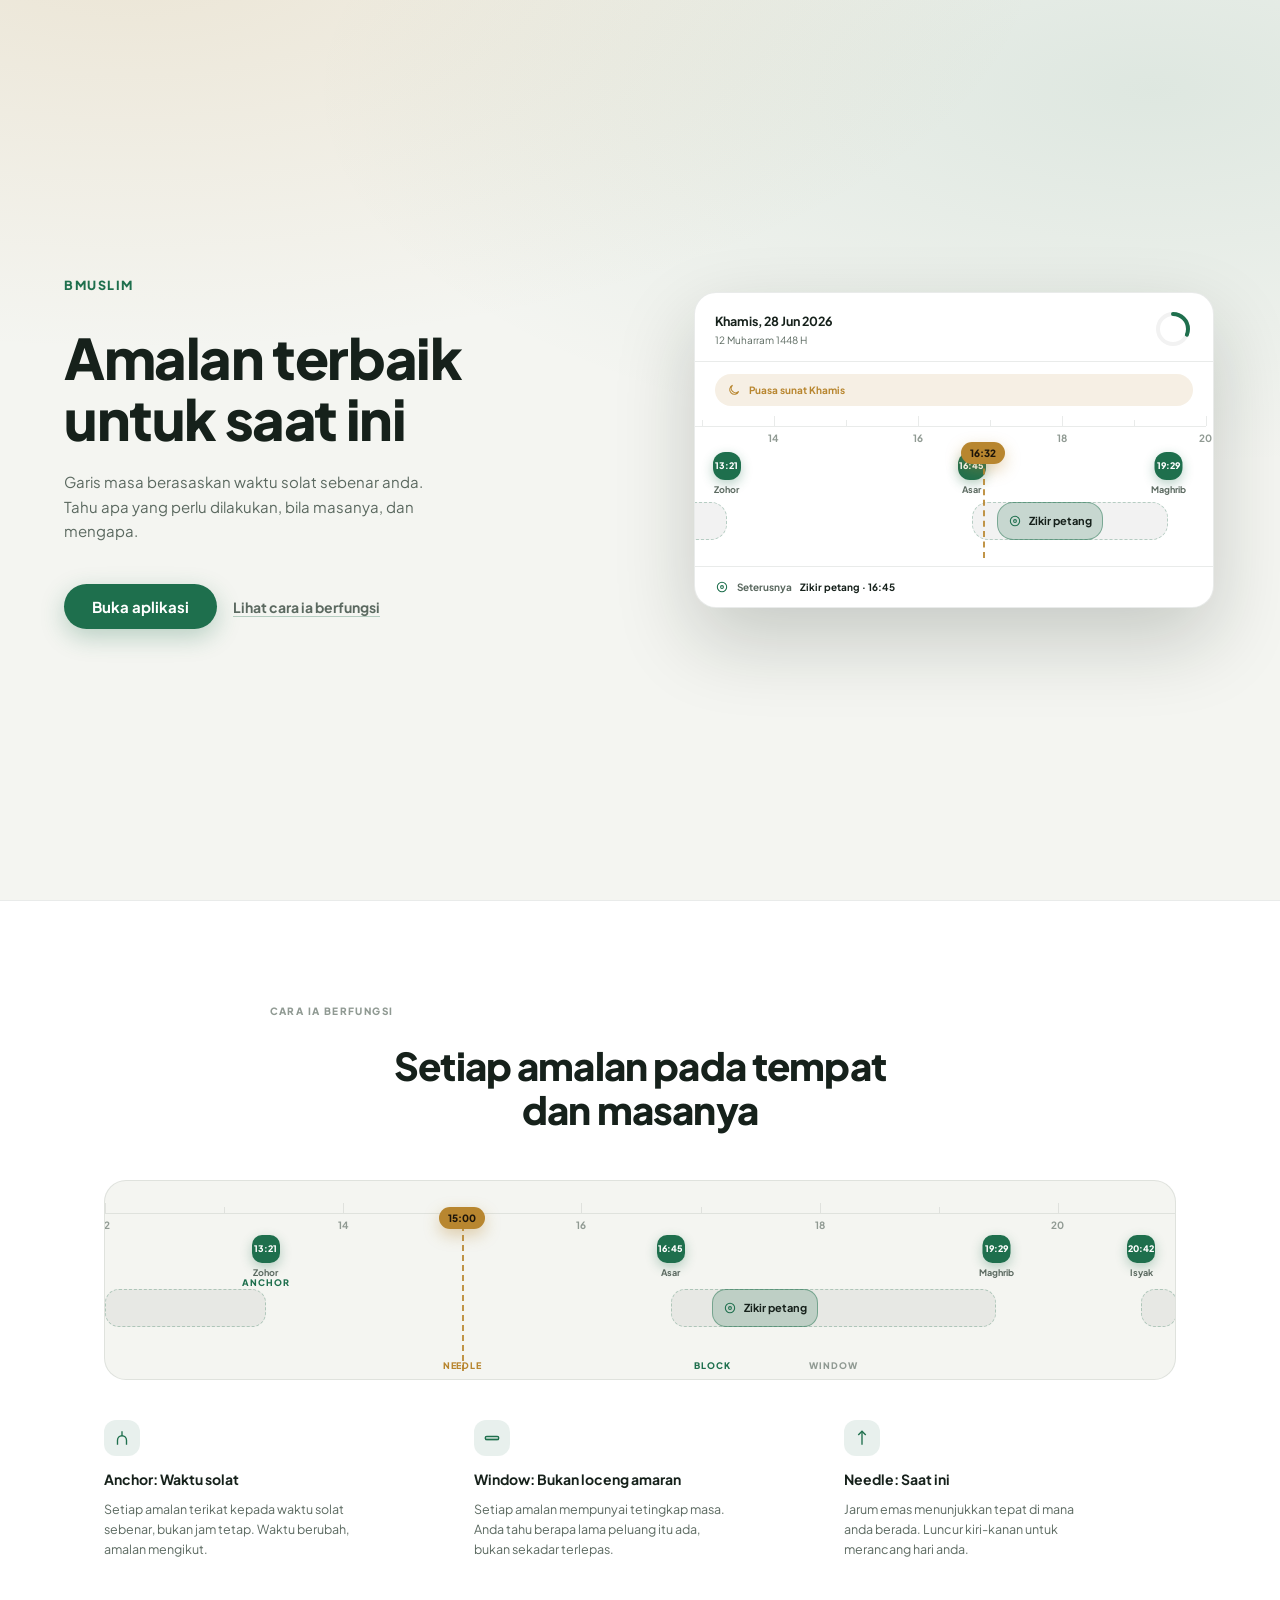
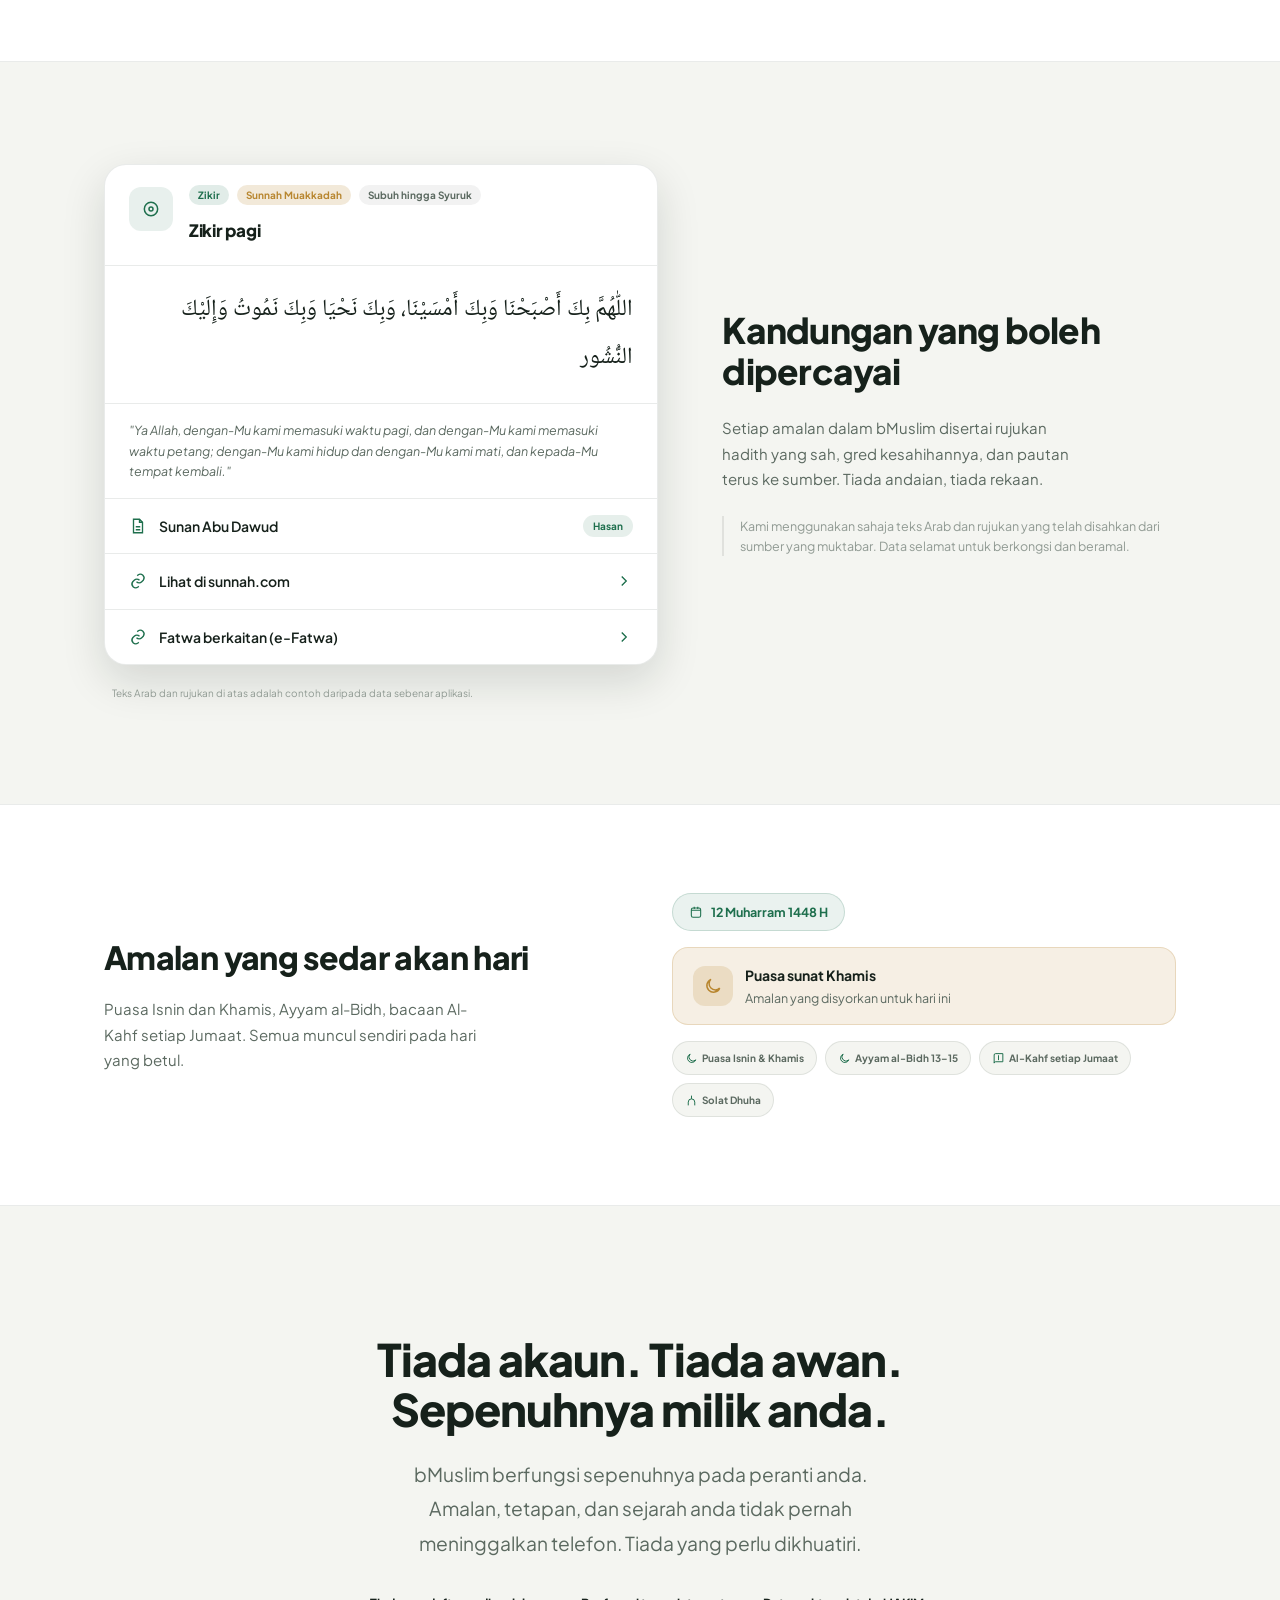
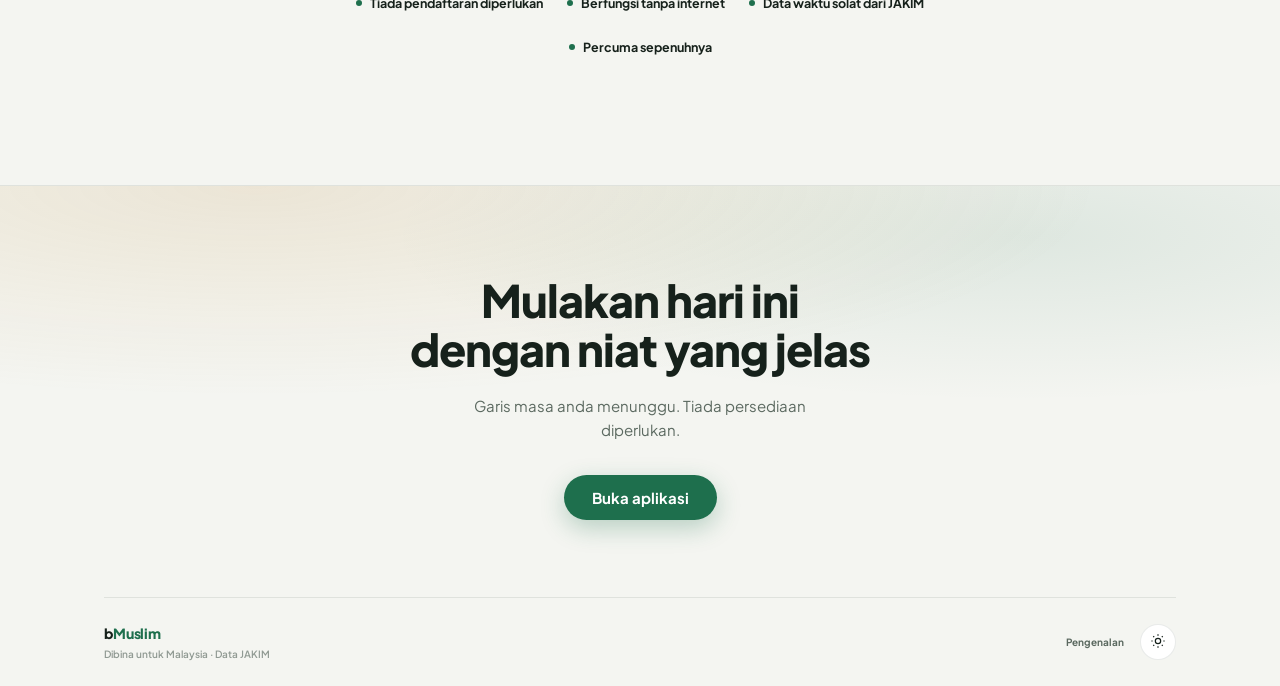
==== web/index.html @ c7bd2064 "Add web app design: landing, app shell (timeline+planner+settings), onboarding Static site under web" ====
<!doctype html>
<html lang="ms" data-theme="light">
<head>
<meta charset="utf-8" />
<meta name="viewport" content="width=device-width, initial-scale=1" />
<title>bMuslim: Amalan harian mengikut sunnah</title>
<meta name="description" content="Garis masa amalan sunnah yang diselaraskan dengan waktu solat sebenar anda. Tiada akaun, tiada awan." />
<link rel="preconnect" href="https://fonts.googleapis.com" />
<link rel="preconnect" href="https://fonts.gstatic.com" crossorigin />
<link rel="stylesheet" href="assets/tokens.css" />
<!-- shared.js loaded without defer so theme fires before first paint -->
<script src="assets/shared.js"></script>
<script src="assets/data.js"></script>

<style>
/* ─── Page base ─────────────────────────────────────────────────────────────── */
html, body {
  width: 100%;
  overflow-x: hidden;
}
body {
  background: var(--bg);
  color: var(--text);
  font-family: "Plus Jakarta Sans", ui-sans-serif, system-ui, sans-serif;
  line-height: 1.6;
  -webkit-font-smoothing: antialiased;
}

/* ─── Grain overlay ─────────────────────────────────────────────────────────── */
.grain {
  position: fixed;
  inset: 0;
  z-index: 1000;
  pointer-events: none;
  opacity: .035;
  background-image: url("data:image/svg+xml;utf8,<svg xmlns='http://www.w3.org/2000/svg' width='120' height='120'><filter id='n'><feTurbulence type='fractalNoise' baseFrequency='0.85' numOctaves='2'/><feColorMatrix type='saturate' values='0'/></filter><rect width='100%25' height='100%25' filter='url(%23n)' opacity='0.04'/></svg>");
}

/* ─── Layout helpers ────────────────────────────────────────────────────────── */
.container {
  width: min(100%, 1200px);
  margin-inline: auto;
  padding-inline: clamp(20px, 5vw, 80px);
}
.container--narrow {
  width: min(100%, 760px);
  margin-inline: auto;
  padding-inline: clamp(20px, 5vw, 60px);
}

/* ─── Scroll reveal ─────────────────────────────────────────────────────────── */
.reveal {
  opacity: 0;
  transform: translateY(18px);
  transition: opacity var(--dur-slow) var(--ease), transform var(--dur-slow) var(--ease);
}
.reveal.in-view {
  opacity: 1;
  transform: none;
}
.reveal[data-delay="1"] { transition-delay: 80ms; }
.reveal[data-delay="2"] { transition-delay: 160ms; }
.reveal[data-delay="3"] { transition-delay: 240ms; }
.reveal[data-delay="4"] { transition-delay: 320ms; }
@media (prefers-reduced-motion: reduce) {
  .reveal, .reveal.in-view {
    opacity: 1;
    transform: none;
    transition: none;
  }
}

/* ═══════════════════════════════════════════════════════════════════════════════
 * S 1 — HERO (split layout)
 * ═══════════════════════════════════════════════════════════════════════════════ */
.hero {
  min-height: 100svh;
  display: grid;
  grid-template-columns: 1fr 1fr;
  align-items: center;
  gap: 0;
  overflow: hidden;
  padding-block: 80px;
  position: relative;
}
@media (max-width: 800px) {
  .hero {
    grid-template-columns: 1fr;
    min-height: auto;
    padding-block: 64px 40px;
    gap: 40px;
  }
}

/* Dawn atmosphere on hero */
.hero::before {
  content: "";
  position: absolute;
  inset: 0;
  pointer-events: none;
  z-index: 0;
  background:
    radial-gradient(130% 80% at 10% -5%, var(--dawn1), transparent 55%),
    radial-gradient(110% 70% at 90% 10%, var(--dawn2), transparent 60%);
}

.hero__left {
  position: relative;
  z-index: 1;
  padding-inline: clamp(20px, 5vw, 80px);
  padding-right: clamp(20px, 4vw, 56px);
}
@media (max-width: 800px) {
  .hero__left {
    padding-inline: clamp(20px, 5vw, 40px);
    text-align: center;
  }
}

.hero__wordmark {
  font-size: var(--text-sm);
  font-weight: 800;
  letter-spacing: 0.12em;
  text-transform: uppercase;
  color: var(--accent);
  margin-bottom: var(--sp-8);
  display: inline-block;
}

.hero__headline {
  font-size: clamp(2rem, 4.5vw, 3.5rem);
  font-weight: 800;
  letter-spacing: -0.025em;
  line-height: 1.1;
  color: var(--text);
  margin-bottom: var(--sp-5);
  max-width: 480px;
}
@media (max-width: 800px) {
  .hero__headline {
    margin-inline: auto;
  }
}

.hero__sub {
  font-size: var(--text-md);
  color: var(--muted);
  line-height: 1.65;
  max-width: 380px;
  margin-bottom: var(--sp-10);
}
@media (max-width: 800px) {
  .hero__sub {
    margin-inline: auto;
    margin-bottom: var(--sp-8);
  }
}

.hero__actions {
  display: flex;
  align-items: center;
  gap: var(--sp-4);
  flex-wrap: wrap;
}
@media (max-width: 800px) {
  .hero__actions {
    justify-content: center;
  }
}

.hero__right {
  position: relative;
  z-index: 1;
  padding-inline: clamp(20px, 4vw, 56px) clamp(20px, 5vw, 80px);
  display: flex;
  align-items: center;
  justify-content: center;
}
@media (max-width: 800px) {
  .hero__right {
    padding-inline: clamp(20px, 5vw, 40px);
  }
}

/* ─── Mini timeline preview ──────────────────────────────────────────────────── */
.mini-timeline {
  width: 100%;
  max-width: 520px;
  background: var(--surface);
  border-radius: var(--r-large);
  box-shadow: var(--shadow-xl);
  border: 1px solid var(--line);
  overflow: hidden;
}

.mini-timeline__header {
  padding: var(--sp-4) var(--sp-5) var(--sp-3);
  border-bottom: 1px solid var(--line);
  display: flex;
  align-items: center;
  justify-content: space-between;
}
.mini-timeline__date {
  font-size: var(--text-sm);
  font-weight: 700;
  color: var(--text);
}
.mini-timeline__hijri {
  font-size: var(--text-xs);
  color: var(--muted);
  margin-top: 1px;
}

.mini-timeline__banner {
  display: flex;
  align-items: center;
  gap: var(--sp-2);
  margin: var(--sp-3) var(--sp-5) 0;
  padding: var(--sp-2) var(--sp-3);
  border-radius: var(--r-card);
  background: rgba(var(--gold-rgb), 0.13);
  font-size: var(--text-xs);
  font-weight: 700;
  color: var(--gold);
}
.mini-timeline__banner svg {
  flex: 0 0 auto;
  width: 14px;
  height: 14px;
  color: var(--gold);
}

/* The scrollable track area */
.mini-tl-stage {
  position: relative;
  height: 160px;
  overflow: hidden;
}
.mini-tl-scroll {
  position: absolute;
  inset: 0;
  overflow-x: auto;
  overflow-y: hidden;
  scrollbar-width: none;
}
.mini-tl-scroll::-webkit-scrollbar { display: none; }

.mini-tl-track {
  position: relative;
  height: 100%;
}
.mini-tl-axis {
  position: absolute;
  top: 20px;
  left: 0;
  right: 0;
  height: 1px;
  background: var(--line);
}
.mini-tl-tick {
  position: absolute;
  top: 14px;
  width: 1px;
  height: 6px;
  background: var(--line);
}
.mini-tl-tick--major {
  height: 10px;
  top: 10px;
}
.mini-tl-hour {
  position: absolute;
  top: 24px;
  transform: translateX(-50%);
  font-size: var(--text-xs);
  font-weight: 700;
  color: var(--faint);
}
/* Prayer lane */
.mini-lane-prayers {
  position: absolute;
  left: 0;
  right: 0;
  top: 46px;
  height: 38px;
}
.mini-prayer {
  position: absolute;
  top: 0;
  transform: translateX(-50%);
  display: flex;
  flex-direction: column;
  align-items: center;
  gap: 3px;
}
.mini-prayer__dot {
  width: 28px;
  height: 28px;
  border-radius: var(--r-icon);
  background: var(--accent);
  color: var(--on-accent);
  display: flex;
  align-items: center;
  justify-content: center;
  font-size: 9px;
  font-weight: 800;
  box-shadow: 0 4px 12px rgba(var(--accent-rgb), 0.32);
}
.mini-prayer__name {
  font-size: 9px;
  font-weight: 700;
  color: var(--muted);
  white-space: nowrap;
}
/* Deed lane */
.mini-lane-deeds {
  position: absolute;
  left: 0;
  right: 0;
  top: 96px;
  height: 52px;
}
.mini-window {
  position: absolute;
  height: 38px;
  border-radius: var(--r-card);
  background: var(--track);
  border: 1.5px dashed rgba(var(--accent-rgb), 0.28);
}
.mini-act {
  position: absolute;
  height: 38px;
  padding: 0 10px;
  border-radius: var(--r-card);
  display: flex;
  align-items: center;
  gap: 7px;
  white-space: nowrap;
}
.mini-act--muakkadah {
  background: rgba(var(--accent-rgb), 0.20);
  border: 1.5px solid rgba(var(--accent-rgb), 0.45);
}
.mini-act--sunnah {
  background: rgba(var(--accent-rgb), 0.10);
  border: 1.5px solid rgba(var(--accent-rgb), 0.22);
}
.mini-act svg {
  width: 14px;
  height: 14px;
  color: var(--accent);
  flex: 0 0 auto;
}
.mini-act__title {
  font-size: 11px;
  font-weight: 700;
  color: var(--text);
}
/* Needle */
.mini-needle {
  position: absolute;
  top: 36px;
  bottom: 8px;
  pointer-events: none;
  z-index: 6;
}
.mini-needle::after {
  content: "";
  position: absolute;
  top: 16px;
  bottom: 0;
  left: 0;
  border-left: 2px dashed rgba(var(--gold-rgb), 0.88);
}
.mini-needle__chip {
  position: absolute;
  top: 0;
  left: 50%;
  transform: translateX(-50%);
  background: var(--gold);
  color: #1c150a;
  font-size: 10px;
  font-weight: 800;
  padding: 3px 9px;
  border-radius: var(--r-pill);
  box-shadow: var(--shadow-gold);
  white-space: nowrap;
}

/* Mini timeline footer */
.mini-timeline__footer {
  padding: var(--sp-3) var(--sp-5);
  border-top: 1px solid var(--line);
  font-size: var(--text-xs);
  font-weight: 700;
  color: var(--muted);
  display: flex;
  align-items: center;
  gap: var(--sp-2);
}
.mini-timeline__footer-deed {
  color: var(--text);
}

/* ═══════════════════════════════════════════════════════════════════════════════
 * S 2 — HOW IT WORKS (full-width diagram strip)
 * ═══════════════════════════════════════════════════════════════════════════════ */
.how {
  padding-block: clamp(64px, 8vw, 112px);
  background: var(--surface);
  border-top: 1px solid var(--line);
  border-bottom: 1px solid var(--line);
}

.how__label {
  font-size: var(--text-xs);
  font-weight: 800;
  letter-spacing: 0.14em;
  text-transform: uppercase;
  color: var(--faint);
  text-align: center;
  margin-bottom: var(--sp-6);
}

.how__headline {
  font-size: clamp(1.5rem, 3vw, 2.4rem);
  font-weight: 800;
  letter-spacing: -0.022em;
  text-align: center;
  max-width: 500px;
  margin-inline: auto;
  margin-bottom: var(--sp-12);
  line-height: 1.15;
}

/* The diagram strip */
.how__strip {
  position: relative;
  height: 200px;
  background: var(--bg);
  border-radius: var(--r-large);
  border: 1px solid var(--line);
  overflow: hidden;
  margin-bottom: var(--sp-10);
}

.how__captions {
  display: grid;
  grid-template-columns: repeat(3, 1fr);
  gap: clamp(16px, 3vw, 40px);
}
@media (max-width: 600px) {
  .how__captions {
    grid-template-columns: 1fr;
    gap: 24px;
  }
}
.how__caption {
  display: flex;
  flex-direction: column;
  gap: var(--sp-2);
}
.how__caption-icon {
  width: 36px;
  height: 36px;
  border-radius: var(--r-icon);
  background: rgba(var(--accent-rgb), 0.10);
  color: var(--accent);
  display: flex;
  align-items: center;
  justify-content: center;
  margin-bottom: var(--sp-1);
}
.how__caption-icon svg {
  width: 18px;
  height: 18px;
}
.how__caption-title {
  font-size: var(--text-base);
  font-weight: 700;
  color: var(--text);
}
.how__caption-body {
  font-size: var(--text-sm);
  color: var(--muted);
  line-height: 1.6;
  max-width: 260px;
}

/* ═══════════════════════════════════════════════════════════════════════════════
 * S 3 — AUTHENTICITY (asymmetric: citation card + copy)
 * ═══════════════════════════════════════════════════════════════════════════════ */
.auth {
  padding-block: clamp(64px, 8vw, 112px);
}

.auth__inner {
  display: grid;
  grid-template-columns: 1.1fr 0.9fr;
  gap: clamp(32px, 5vw, 80px);
  align-items: center;
}
@media (max-width: 800px) {
  .auth__inner {
    grid-template-columns: 1fr;
    gap: 40px;
  }
}

/* Citation card enlarged */
.auth__cite-wrap {
  display: flex;
  flex-direction: column;
  gap: var(--sp-5);
}

.cite-card-lg {
  background: var(--surface);
  border: 1px solid var(--line);
  border-radius: var(--r-large);
  overflow: hidden;
  box-shadow: var(--shadow-lg);
}
.cite-card-lg__header {
  padding: var(--sp-5) var(--sp-6);
  border-bottom: 1px solid var(--line);
  display: flex;
  align-items: flex-start;
  gap: var(--sp-4);
}
.cite-card-lg__icon {
  width: 44px;
  height: 44px;
  border-radius: var(--r-icon);
  background: rgba(var(--accent-rgb), 0.10);
  color: var(--accent);
  display: flex;
  align-items: center;
  justify-content: center;
  flex: 0 0 auto;
  margin-top: 2px;
}
.cite-card-lg__icon svg {
  width: 20px;
  height: 20px;
}
.cite-card-lg__deed {
  flex: 1;
}
.cite-card-lg__deed-chips {
  display: flex;
  gap: var(--sp-2);
  flex-wrap: wrap;
  margin-bottom: var(--sp-3);
}

/* Arabic text in cite card */
.cite-arabic {
  font-family: "Noto Naskh Arabic", serif;
  direction: rtl;
  font-size: clamp(1.1rem, 2.2vw, 1.45rem);
  line-height: 2.1;
  color: var(--text);
  padding: var(--sp-5) var(--sp-6);
  border-bottom: 1px solid var(--line);
  text-align: right;
}
.cite-translation {
  padding: var(--sp-4) var(--sp-6);
  font-size: var(--text-sm);
  color: var(--muted);
  line-height: 1.65;
  border-bottom: 1px solid var(--line);
  font-style: italic;
}
.cite-row {
  display: flex;
  align-items: center;
  gap: var(--sp-3);
  padding: var(--sp-4) var(--sp-6);
  font-size: var(--text-base);
  font-weight: 600;
  color: var(--text);
  text-decoration: none;
}
.cite-row + .cite-row {
  border-top: 1px solid var(--line);
}
.cite-row svg {
  width: 18px;
  height: 18px;
  color: var(--accent);
  flex: 0 0 auto;
}
.cite-row__grade {
  margin-left: auto;
  font-size: var(--text-xs);
  font-weight: 700;
  color: var(--accent);
  background: rgba(var(--accent-rgb), 0.11);
  padding: 3px 10px;
  border-radius: var(--r-pill);
}
.cite-row__chev {
  margin-left: auto;
  color: var(--faint);
  display: flex;
  align-items: center;
}

/* Auth copy column */
.auth__copy {
  display: flex;
  flex-direction: column;
  gap: var(--sp-6);
}
.auth__headline {
  font-size: clamp(1.5rem, 2.8vw, 2.2rem);
  font-weight: 800;
  letter-spacing: -0.022em;
  line-height: 1.15;
}
.auth__body {
  font-size: var(--text-md);
  color: var(--muted);
  line-height: 1.7;
  max-width: 360px;
}
.auth__note {
  font-size: var(--text-sm);
  color: var(--faint);
  border-left: 2px solid var(--line);
  padding-left: var(--sp-4);
  line-height: 1.6;
}

/* ═══════════════════════════════════════════════════════════════════════════════
 * S 4 — DAY-AWARE BAND
 * ═══════════════════════════════════════════════════════════════════════════════ */
.dayband {
  padding-block: clamp(48px, 7vw, 88px);
  background: var(--surface);
  border-top: 1px solid var(--line);
  border-bottom: 1px solid var(--line);
}

.dayband__inner {
  display: grid;
  grid-template-columns: 1fr 1fr;
  gap: clamp(32px, 5vw, 72px);
  align-items: center;
}
@media (max-width: 700px) {
  .dayband__inner {
    grid-template-columns: 1fr;
    gap: 36px;
  }
}

.dayband__copy {
  display: flex;
  flex-direction: column;
  gap: var(--sp-5);
}
.dayband__headline {
  font-size: clamp(1.4rem, 2.6vw, 2rem);
  font-weight: 800;
  letter-spacing: -0.02em;
  line-height: 1.2;
}
.dayband__body {
  font-size: var(--text-md);
  color: var(--muted);
  line-height: 1.7;
  max-width: 380px;
}

.dayband__panel {
  display: flex;
  flex-direction: column;
  gap: var(--sp-4);
}

/* Hijri date chip */
.hijri-chip {
  display: inline-flex;
  align-items: center;
  gap: var(--sp-2);
  background: rgba(var(--accent-rgb), 0.09);
  color: var(--accent);
  font-size: var(--text-sm);
  font-weight: 700;
  padding: var(--sp-2) var(--sp-4);
  border-radius: var(--r-pill);
  border: 1px solid rgba(var(--accent-rgb), 0.18);
  width: fit-content;
}
.hijri-chip svg {
  width: 14px;
  height: 14px;
}

/* Fasting banner */
.day-banner-landing {
  display: flex;
  align-items: center;
  gap: var(--sp-3);
  padding: var(--sp-4) var(--sp-5);
  border-radius: var(--r-card);
  background: rgba(var(--gold-rgb), 0.13);
  border: 1px solid rgba(var(--gold-rgb), 0.22);
}
.day-banner-landing__icon {
  width: 40px;
  height: 40px;
  border-radius: var(--r-icon);
  background: rgba(var(--gold-rgb), 0.18);
  color: var(--gold);
  display: flex;
  align-items: center;
  justify-content: center;
  flex: 0 0 auto;
}
.day-banner-landing__icon svg {
  width: 20px;
  height: 20px;
}
.day-banner-landing__title {
  font-size: var(--text-base);
  font-weight: 700;
  color: var(--text);
}
.day-banner-landing__sub {
  font-size: var(--text-sm);
  color: var(--muted);
  margin-top: 2px;
}

/* Suggestion pills */
.dayband__pills {
  display: flex;
  flex-wrap: wrap;
  gap: var(--sp-2);
}
.dayband__pill {
  display: flex;
  align-items: center;
  gap: var(--sp-1);
  padding: var(--sp-2) var(--sp-3);
  border-radius: var(--r-pill);
  border: 1px solid var(--line);
  background: var(--bg);
  font-size: var(--text-xs);
  font-weight: 700;
  color: var(--muted);
}
.dayband__pill svg {
  width: 13px;
  height: 13px;
  color: var(--accent);
}

/* ═══════════════════════════════════════════════════════════════════════════════
 * S 5 — OFFLINE & PRIVACY (typography-only, centered)
 * ═══════════════════════════════════════════════════════════════════════════════ */
.privacy {
  padding-block: clamp(72px, 10vw, 128px);
  text-align: center;
}
.privacy__eyebrow {
  font-size: var(--text-xs);
  font-weight: 800;
  letter-spacing: 0.14em;
  text-transform: uppercase;
  color: var(--faint);
  margin-bottom: var(--sp-6);
}
.privacy__headline {
  font-size: clamp(1.6rem, 3.5vw, 2.8rem);
  font-weight: 800;
  letter-spacing: -0.022em;
  line-height: 1.1;
  max-width: 560px;
  margin-inline: auto;
  margin-bottom: var(--sp-6);
}
.privacy__manifesto {
  font-size: clamp(1rem, 1.8vw, 1.2rem);
  color: var(--muted);
  line-height: 1.8;
  max-width: 480px;
  margin-inline: auto;
  margin-bottom: var(--sp-8);
}
.privacy__items {
  display: flex;
  flex-wrap: wrap;
  align-items: center;
  justify-content: center;
  gap: var(--sp-6);
  list-style: none;
}
.privacy__item {
  display: flex;
  align-items: center;
  gap: var(--sp-2);
  font-size: var(--text-sm);
  font-weight: 700;
  color: var(--text);
}
.privacy__item::before {
  content: "";
  width: 6px;
  height: 6px;
  border-radius: 50%;
  background: var(--accent);
  flex: 0 0 auto;
}

/* ═══════════════════════════════════════════════════════════════════════════════
 * S 6 — FINAL CTA + FOOTER
 * ═══════════════════════════════════════════════════════════════════════════════ */
.cta-footer {
  border-top: 1px solid var(--line);
  padding-block: clamp(56px, 7vw, 96px) 0;
  position: relative;
  overflow: hidden;
}
.cta-footer::before {
  content: "";
  position: absolute;
  inset: 0;
  pointer-events: none;
  z-index: 0;
  background:
    radial-gradient(110% 70% at 20% 0%, var(--dawn1), transparent 60%),
    radial-gradient(90% 60% at 80% 10%, var(--dawn2), transparent 55%);
}
.cta-footer__inner {
  position: relative;
  z-index: 1;
  text-align: center;
  padding-bottom: clamp(48px, 6vw, 80px);
}
.cta-footer__headline {
  font-size: clamp(1.6rem, 3.5vw, 2.8rem);
  font-weight: 800;
  letter-spacing: -0.022em;
  line-height: 1.1;
  max-width: 480px;
  margin-inline: auto;
  margin-bottom: var(--sp-5);
}
.cta-footer__sub {
  font-size: var(--text-md);
  color: var(--muted);
  max-width: 360px;
  margin-inline: auto;
  margin-bottom: var(--sp-8);
}

/* Footer bar */
.footer-bar {
  border-top: 1px solid var(--line);
  padding-block: var(--sp-6);
  position: relative;
  z-index: 1;
  display: flex;
  align-items: center;
  justify-content: space-between;
  flex-wrap: wrap;
  gap: var(--sp-4);
}
@media (max-width: 600px) {
  .footer-bar {
    flex-direction: column;
    align-items: flex-start;
    gap: var(--sp-3);
  }
}
.footer-bar__wordmark {
  font-size: var(--text-base);
  font-weight: 800;
  letter-spacing: -0.01em;
  color: var(--text);
}
.footer-bar__wordmark span {
  color: var(--accent);
}
.footer-bar__meta {
  font-size: var(--text-xs);
  color: var(--faint);
  font-weight: 600;
  margin-top: 2px;
}
.footer-bar__right {
  display: flex;
  align-items: center;
  gap: var(--sp-4);
}

/* Theme toggle button */
.theme-toggle {
  width: 36px;
  height: 36px;
  border-radius: var(--r-pill);
  border: 1px solid var(--line);
  background: var(--surface);
  color: var(--text);
  cursor: pointer;
  display: flex;
  align-items: center;
  justify-content: center;
  transition: background var(--dur-base) var(--ease), border-color var(--dur-base) var(--ease);
}
.theme-toggle:hover {
  background: var(--bg);
  border-color: rgba(var(--accent-rgb), 0.3);
}
.theme-toggle svg {
  width: 16px;
  height: 16px;
}
.theme-toggle .icon-sun,
.theme-toggle .icon-moon { display: none; }
[data-theme="light"] .theme-toggle .icon-sun { display: block; }
[data-theme="dark"]  .theme-toggle .icon-moon { display: block; }

/* Footer link */
.footer-link {
  font-size: var(--text-xs);
  font-weight: 700;
  color: var(--muted);
  text-decoration: none;
  padding: var(--sp-2) 0;
}
.footer-link:hover { color: var(--accent); }

/* ─── Button specifics ──────────────────────────────────────────────────────── */
.btn-hero-secondary {
  background: transparent;
  border: none;
  color: var(--muted);
  font-family: inherit;
  font-size: var(--text-base);
  font-weight: 700;
  cursor: pointer;
  padding: var(--sp-2) 0;
  text-decoration: underline;
  text-underline-offset: 3px;
  text-decoration-color: rgba(var(--accent-rgb), 0.3);
  transition: color var(--dur-fast) var(--ease);
}
.btn-hero-secondary:hover { color: var(--accent); }
</style>
</head>
<body>
<div class="grain" aria-hidden="true"></div>

<!-- ═══════════════════════════════════════════════════════════════════════════
     S 1 HERO
     ═══════════════════════════════════════════════════════════════════════════ -->
<section class="hero" id="utama" aria-labelledby="hero-headline">
  <div class="hero__left">
    <span class="hero__wordmark">bMuslim</span>
    <h1 class="hero__headline" id="hero-headline">Amalan terbaik<br>untuk saat ini</h1>
    <p class="hero__sub">Garis masa berasaskan waktu solat sebenar anda. Tahu apa yang perlu dilakukan, bila masanya, dan mengapa.</p>
    <div class="hero__actions">
      <a href="app.html" class="btn btn-primary btn-lg">Buka aplikasi</a>
      <button class="btn-hero-secondary" onclick="document.getElementById('cara').scrollIntoView({behavior:'smooth'})">Lihat cara ia berfungsi</button>
    </div>
  </div>

  <div class="hero__right">
    <div class="mini-timeline" role="img" aria-label="Pratonton garis masa amalan">
      <div class="mini-timeline__header">
        <div>
          <div class="mini-timeline__date">Khamis, 28 Jun 2026</div>
          <div class="mini-timeline__hijri">12 Muharram 1448 H</div>
        </div>
        <svg width="40" height="40" viewBox="0 0 40 40" aria-hidden="true">
          <circle cx="20" cy="20" r="15" fill="none" stroke="var(--track)" stroke-width="4"/>
          <circle cx="20" cy="20" r="15" fill="none" stroke="var(--accent)" stroke-width="4"
            stroke-linecap="round" stroke-dasharray="94.25" stroke-dashoffset="65"
            transform="rotate(-90 20 20)"/>
        </svg>
      </div>
      <div class="mini-timeline__banner">
        <svg viewBox="0 0 24 24" fill="none" stroke="currentColor" stroke-width="1.8" aria-hidden="true"><path d="M20 14.5A8 8 0 1 1 9.5 4a6.2 6.2 0 0 0 10.5 10.5Z"/></svg>
        Puasa sunat Khamis
      </div>
      <div class="mini-tl-stage">
        <div class="mini-tl-scroll" id="mini-tl-scroll">
          <div class="mini-tl-track" id="mini-tl-track">
            <div class="mini-tl-axis"></div>
          </div>
        </div>
        <div class="mini-needle" id="mini-needle">
          <span class="mini-needle__chip" id="mini-needle-chip">15:00</span>
        </div>
      </div>
      <div class="mini-timeline__footer">
        <svg viewBox="0 0 24 24" fill="none" stroke="currentColor" stroke-width="1.8" width="14" height="14" style="color:var(--accent)" aria-hidden="true"><circle cx="12" cy="12" r="8"/><circle cx="12" cy="12" r="2.4"/></svg>
        <span>Seterusnya</span>
        <span class="mini-timeline__footer-deed">Zikir petang · 16:45</span>
      </div>
    </div>
  </div>
</section>

<!-- ═══════════════════════════════════════════════════════════════════════════
     S 2 HOW IT WORKS
     ═══════════════════════════════════════════════════════════════════════════ -->
<section class="how" id="cara" aria-labelledby="how-headline">
  <div class="container">
    <p class="how__label reveal">Cara ia berfungsi</p>
    <h2 class="how__headline reveal" id="how-headline">Setiap amalan pada tempat dan masanya</h2>

    <div class="how__strip reveal" id="how-strip" role="img" aria-label="Diagram garis masa menunjukkan Anchor, Window, dan Block"></div>

    <div class="how__captions">
      <div class="how__caption reveal" data-delay="1">
        <div class="how__caption-icon" aria-hidden="true">
          <svg viewBox="0 0 24 24" fill="none" stroke="currentColor" stroke-width="1.8"><path d="M12 3v6"/><path d="M6 21v-6a6 6 0 0 1 12 0v6"/></svg>
        </div>
        <div class="how__caption-title">Anchor: Waktu solat</div>
        <p class="how__caption-body">Setiap amalan terikat kepada waktu solat sebenar, bukan jam tetap. Waktu berubah, amalan mengikut.</p>
      </div>
      <div class="how__caption reveal" data-delay="2">
        <div class="how__caption-icon" aria-hidden="true">
          <svg viewBox="0 0 24 24" fill="none" stroke="currentColor" stroke-width="1.8"><rect x="3" y="10" width="18" height="4" rx="2"/><path d="M3 14h18"/></svg>
        </div>
        <div class="how__caption-title">Window: Bukan loceng amaran</div>
        <p class="how__caption-body">Setiap amalan mempunyai tetingkap masa. Anda tahu berapa lama peluang itu ada, bukan sekadar terlepas.</p>
      </div>
      <div class="how__caption reveal" data-delay="3">
        <div class="how__caption-icon" aria-hidden="true">
          <svg viewBox="0 0 24 24" fill="none" stroke="currentColor" stroke-width="1.8"><line x1="12" y1="3" x2="12" y2="21"/><path d="M7 8l5-5 5 5"/></svg>
        </div>
        <div class="how__caption-title">Needle: Saat ini</div>
        <p class="how__caption-body">Jarum emas menunjukkan tepat di mana anda berada. Luncur kiri-kanan untuk merancang hari anda.</p>
      </div>
    </div>
  </div>
</section>

<!-- ═══════════════════════════════════════════════════════════════════════════
     S 3 AUTHENTICITY
     ═══════════════════════════════════════════════════════════════════════════ -->
<section class="auth" aria-labelledby="auth-headline">
  <div class="container">
    <div class="auth__inner">
      <div class="auth__cite-wrap reveal">
        <div class="cite-card-lg">
          <div class="cite-card-lg__header">
            <div class="cite-card-lg__icon" aria-hidden="true">
              <svg viewBox="0 0 24 24" fill="none" stroke="currentColor" stroke-width="1.8"><circle cx="12" cy="12" r="8"/><circle cx="12" cy="12" r="2.4"/></svg>
            </div>
            <div class="cite-card-lg__deed">
              <div class="cite-card-lg__deed-chips">
                <span class="chip chip-type">Zikir</span>
                <span class="chip chip-ruling">Sunnah Muakkadah</span>
                <span class="chip chip-time">Subuh hingga Syuruk</span>
              </div>
              <div style="font-size: var(--text-lg); font-weight: 800; letter-spacing: -0.015em;">Zikir pagi</div>
            </div>
          </div>
          <div class="cite-arabic">اللّٰهُمَّ بِكَ أَصْبَحْنَا وَبِكَ أَمْسَيْنَا، وَبِكَ نَحْيَا وَبِكَ نَمُوتُ وَإِلَيْكَ النُّشُور</div>
          <div class="cite-translation">"Ya Allah, dengan-Mu kami memasuki waktu pagi, dan dengan-Mu kami memasuki waktu petang; dengan-Mu kami hidup dan dengan-Mu kami mati, dan kepada-Mu tempat kembali."</div>
          <div class="cite-row">
            <svg viewBox="0 0 24 24" fill="none" stroke="currentColor" stroke-width="1.8" aria-hidden="true"><path d="M6 3h8l4 4v14H6z"/><path d="M14 3v4h4M9 13h6M9 17h6"/></svg>
            <span>Sunan Abu Dawud</span>
            <span class="cite-row__grade">Hasan</span>
          </div>
          <a href="https://sunnah.com/abudawud:5068" class="cite-row" target="_blank" rel="noopener">
            <svg viewBox="0 0 24 24" fill="none" stroke="currentColor" stroke-width="1.8" aria-hidden="true"><path d="M10 13a5 5 0 0 0 7 0l2-2a5 5 0 0 0-7-7l-1 1"/><path d="M14 11a5 5 0 0 0-7 0l-2 2a5 5 0 0 0 7 7l1-1"/></svg>
            <span>Lihat di sunnah.com</span>
            <span class="cite-row__chev">
              <svg viewBox="0 0 24 24" fill="none" stroke="currentColor" stroke-width="1.8" width="16" height="16" aria-hidden="true"><path d="M9 6l6 6-6 6"/></svg>
            </span>
          </a>
          <a href="https://www.e-fatwa.gov.my" class="cite-row" target="_blank" rel="noopener">
            <svg viewBox="0 0 24 24" fill="none" stroke="currentColor" stroke-width="1.8" aria-hidden="true"><path d="M10 13a5 5 0 0 0 7 0l2-2a5 5 0 0 0-7-7l-1 1"/><path d="M14 11a5 5 0 0 0-7 0l-2 2a5 5 0 0 0 7 7l1-1"/></svg>
            <span>Fatwa berkaitan (e-Fatwa)</span>
            <span class="cite-row__chev">
              <svg viewBox="0 0 24 24" fill="none" stroke="currentColor" stroke-width="1.8" width="16" height="16" aria-hidden="true"><path d="M9 6l6 6-6 6"/></svg>
            </span>
          </a>
        </div>
        <p style="font-size: var(--text-xs); color: var(--faint); padding-left: var(--sp-2);">Teks Arab dan rujukan di atas adalah contoh daripada data sebenar aplikasi.</p>
      </div>

      <div class="auth__copy reveal" data-delay="2">
        <h2 class="auth__headline" id="auth-headline">Kandungan yang boleh dipercayai</h2>
        <p class="auth__body">Setiap amalan dalam bMuslim disertai rujukan hadith yang sah, gred kesahihannya, dan pautan terus ke sumber. Tiada andaian, tiada rekaan.</p>
        <p class="auth__note">Kami menggunakan sahaja teks Arab dan rujukan yang telah disahkan dari sumber yang muktabar. Data selamat untuk berkongsi dan beramal.</p>
      </div>
    </div>
  </div>
</section>

<!-- ═══════════════════════════════════════════════════════════════════════════
     S 4 DAY-AWARE DEEDS
     ═══════════════════════════════════════════════════════════════════════════ -->
<section class="dayband" aria-labelledby="dayband-headline">
  <div class="container">
    <div class="dayband__inner">
      <div class="dayband__copy reveal">
        <h2 class="dayband__headline" id="dayband-headline">Amalan yang sedar akan hari</h2>
        <p class="dayband__body">Puasa Isnin dan Khamis, Ayyam al-Bidh, bacaan Al-Kahf setiap Jumaat. Semua muncul sendiri pada hari yang betul.</p>
      </div>
      <div class="dayband__panel reveal" data-delay="2">
        <div class="hijri-chip">
          <svg viewBox="0 0 24 24" fill="none" stroke="currentColor" stroke-width="1.8" aria-hidden="true"><rect x="4" y="5" width="16" height="16" rx="3"/><path d="M4 9h16M9 3v4M15 3v4"/></svg>
          12 Muharram 1448 H
        </div>
        <div class="day-banner-landing">
          <div class="day-banner-landing__icon" aria-hidden="true">
            <svg viewBox="0 0 24 24" fill="none" stroke="currentColor" stroke-width="1.8"><path d="M20 14.5A8 8 0 1 1 9.5 4a6.2 6.2 0 0 0 10.5 10.5Z"/></svg>
          </div>
          <div>
            <div class="day-banner-landing__title">Puasa sunat Khamis</div>
            <div class="day-banner-landing__sub">Amalan yang disyorkan untuk hari ini</div>
          </div>
        </div>
        <div class="dayband__pills" role="list" aria-label="Amalan tambahan sepanjang minggu">
          <div class="dayband__pill" role="listitem">
            <svg viewBox="0 0 24 24" fill="none" stroke="currentColor" stroke-width="1.8" aria-hidden="true"><path d="M20 14.5A8 8 0 1 1 9.5 4a6.2 6.2 0 0 0 10.5 10.5Z"/></svg>
            Puasa Isnin &amp; Khamis
          </div>
          <div class="dayband__pill" role="listitem">
            <svg viewBox="0 0 24 24" fill="none" stroke="currentColor" stroke-width="1.8" aria-hidden="true"><path d="M20 14.5A8 8 0 1 1 9.5 4a6.2 6.2 0 0 0 10.5 10.5Z"/></svg>
            Ayyam al-Bidh 13&ndash;15
          </div>
          <div class="dayband__pill" role="listitem">
            <svg viewBox="0 0 24 24" fill="none" stroke="currentColor" stroke-width="1.8" aria-hidden="true"><path d="M4 5.5A2.5 2.5 0 0 1 6.5 3H20v15H6.5A2.5 2.5 0 0 0 4 20.5Z"/><path d="M12 6v9"/></svg>
            Al-Kahf setiap Jumaat
          </div>
          <div class="dayband__pill" role="listitem">
            <svg viewBox="0 0 24 24" fill="none" stroke="currentColor" stroke-width="1.8" aria-hidden="true"><path d="M12 3v6"/><path d="M6 21v-6a6 6 0 0 1 12 0v6"/></svg>
            Solat Dhuha
          </div>
        </div>
      </div>
    </div>
  </div>
</section>

<!-- ═══════════════════════════════════════════════════════════════════════════
     S 5 OFFLINE & PRIVACY
     ═══════════════════════════════════════════════════════════════════════════ -->
<section class="privacy" aria-labelledby="privacy-headline">
  <div class="container--narrow">
    <h2 class="privacy__headline reveal" id="privacy-headline">Tiada akaun. Tiada awan. Sepenuhnya milik anda.</h2>
    <p class="privacy__manifesto reveal">bMuslim berfungsi sepenuhnya pada peranti anda. Amalan, tetapan, dan sejarah anda tidak pernah meninggalkan telefon. Tiada yang perlu dikhuatiri.</p>
    <ul class="privacy__items reveal" data-delay="1">
      <li class="privacy__item">Tiada pendaftaran diperlukan</li>
      <li class="privacy__item">Berfungsi tanpa internet</li>
      <li class="privacy__item">Data waktu solat dari JAKIM</li>
      <li class="privacy__item">Percuma sepenuhnya</li>
    </ul>
  </div>
</section>

<!-- ═══════════════════════════════════════════════════════════════════════════
     S 6 FINAL CTA + FOOTER
     ═══════════════════════════════════════════════════════════════════════════ -->
<section class="cta-footer" aria-labelledby="cta-headline">
  <div class="container">
    <div class="cta-footer__inner reveal">
      <h2 class="cta-footer__headline" id="cta-headline">Mulakan hari ini dengan niat yang jelas</h2>
      <p class="cta-footer__sub">Garis masa anda menunggu. Tiada persediaan diperlukan.</p>
      <a href="app.html" class="btn btn-primary btn-lg">Buka aplikasi</a>
    </div>
    <footer class="footer-bar">
      <div>
        <div class="footer-bar__wordmark">b<span>Muslim</span></div>
        <div class="footer-bar__meta">Dibina untuk Malaysia &middot; Data JAKIM</div>
      </div>
      <div class="footer-bar__right">
        <a href="onboarding.html" class="footer-link">Pengenalan</a>
        <button class="theme-toggle" onclick="bmTheme.toggle()" aria-label="Tukar tema">
          <span class="icon-sun" aria-hidden="true">
            <svg viewBox="0 0 24 24" fill="none" stroke="currentColor" stroke-width="1.8"><circle cx="12" cy="12" r="4"/><path d="M12 2v2M12 20v2M4.9 4.9l1.4 1.4M17.7 17.7l1.4 1.4M2 12h2M20 12h2M4.9 19.1l1.4-1.4M17.7 6.3l1.4-1.4"/></svg>
          </span>
          <span class="icon-moon" aria-hidden="true">
            <svg viewBox="0 0 24 24" fill="none" stroke="currentColor" stroke-width="1.8"><path d="M20 14.5A8 8 0 1 1 9.5 4a6.2 6.2 0 0 0 10.5 10.5Z"/></svg>
          </span>
        </button>
      </div>
    </footer>
  </div>
</section>

<script>
(function () {
  'use strict';

  /* ─── Init theme (idempotent if shared.js already called it) ───────────────── */
  bmTheme.init();

  /* ═══════════════════════════════════════════════════════════════════════════
   * Mini timeline preview (S1)
   * Shows an 11:00-20:00 window around NOW=15:00 using real BM data.
   * ═══════════════════════════════════════════════════════════════════════════ */
  var MINI_PPH  = 72;
  var WIN_START = 11;
  var WIN_END   = 20;
  var WIN_W     = (WIN_END - WIN_START) * MINI_PPH;
  var NOW       = BM.config.now;

  function hToXMini(h) { return (h - WIN_START) * MINI_PPH; }

  var track  = document.getElementById('mini-tl-track');
  var scroll = document.getElementById('mini-tl-scroll');
  var needle = document.getElementById('mini-needle');
  var nChip  = document.getElementById('mini-needle-chip');

  track.style.width = WIN_W + 'px';

  /* Ticks and hour labels */
  for (var h = WIN_START; h <= WIN_END; h++) {
    var major = (h % 2 === 0);
    var tick = document.createElement('div');
    tick.className = 'mini-tl-tick' + (major ? ' mini-tl-tick--major' : '');
    tick.style.left = hToXMini(h) + 'px';
    track.appendChild(tick);
    if (major) {
      var lbl = document.createElement('div');
      lbl.className = 'mini-tl-hour';
      lbl.style.left = hToXMini(h) + 'px';
      lbl.textContent = String(h).padStart(2, '0');
      track.appendChild(lbl);
    }
  }

  /* Prayer lane */
  var prayerLane = document.createElement('div');
  prayerLane.className = 'mini-lane-prayers';
  BM.prayers.forEach(function (p) {
    if (p.isSyuruk) return;
    if (p.time < WIN_START - 0.3 || p.time > WIN_END + 0.3) return;
    var el = document.createElement('div');
    el.className = 'mini-prayer';
    el.style.left = hToXMini(p.time) + 'px';
    el.innerHTML =
      '<div class="mini-prayer__dot">' + bmTime.fmt(p.time) + '</div>' +
      '<div class="mini-prayer__name">' + p.name + '</div>';
    prayerLane.appendChild(el);
  });
  track.appendChild(prayerLane);

  /* Deed lane (non-fardh only) */
  var deedLane = document.createElement('div');
  deedLane.className = 'mini-lane-deeds';
  BM.deeds.filter(function (d) {
    return d.ruling !== 'fardh' && d.windowEnd >= WIN_START && d.windowStart <= WIN_END;
  }).forEach(function (d) {
    var ws = Math.max(d.windowStart, WIN_START - 0.2);
    var we = Math.min(d.windowEnd, WIN_END + 0.2);
    if (ws >= we) return;

    var win = document.createElement('div');
    win.className = 'mini-window';
    win.style.left  = hToXMini(ws) + 'px';
    win.style.width = ((we - ws) * MINI_PPH) + 'px';
    deedLane.appendChild(win);

    if (d.act >= WIN_START && d.act <= WIN_END) {
      var act = document.createElement('div');
      act.className = 'mini-act mini-act--' + (d.ruling === 'muakkadah' ? 'muakkadah' : 'sunnah');
      act.style.left = hToXMini(d.act) + 'px';
      var iconSvg = bmIcons.forType(d.type);
      act.innerHTML = iconSvg + '<span class="mini-act__title">' + d.title + '</span>';
      deedLane.appendChild(act);
    }
  });
  track.appendChild(deedLane);

  /* Position needle */
  var needleX = hToXMini(NOW);
  needle.style.left = needleX + 'px';
  nChip.textContent = bmTime.fmt(NOW);

  /* Centre scroll on needle */
  var scrollerW = scroll.offsetWidth || 340;
  scroll.scrollLeft = needleX - scrollerW / 2;

  /* ─── One-shot gentle scrub animation ───────────────────────────────────── */
  var reduced = window.matchMedia && window.matchMedia('(prefers-reduced-motion: reduce)').matches;
  if (!reduced) {
    var scrubStart = null;
    var SCRUB_DUR  = 1600;
    var SCRUB_AMT  = 1.8;
    var baseScroll = scroll.scrollLeft;

    function easeInOut(t) {
      return t < 0.5 ? 2 * t * t : -1 + (4 - 2 * t) * t;
    }

    function animateScrub(ts) {
      if (!scrubStart) scrubStart = ts;
      var elapsed  = ts - scrubStart;
      var progress = Math.min(elapsed / SCRUB_DUR, 1);
      /* Go forward then return smoothly */
      var phase = progress < 0.5
        ? easeInOut(progress * 2)
        : 1 - easeInOut((progress - 0.5) * 2);

      scroll.scrollLeft = baseScroll + phase * SCRUB_AMT * MINI_PPH;
      nChip.textContent = bmTime.fmt(NOW + phase * SCRUB_AMT);

      if (progress < 1) {
        requestAnimationFrame(animateScrub);
      } else {
        scroll.scrollLeft = baseScroll;
        nChip.textContent = bmTime.fmt(NOW);
      }
    }

    setTimeout(function () {
      requestAnimationFrame(animateScrub);
    }, 700);
  }

  /* ═══════════════════════════════════════════════════════════════════════════
   * How-it-works diagram strip (S2)
   * Static annotated slice: 12:00-21:00
   * ═══════════════════════════════════════════════════════════════════════════ */
  var HOW_S = 12, HOW_E = 21;

  function buildHowStrip() {
    var strip = document.getElementById('how-strip');
    if (!strip) return;

    var stripW = strip.getBoundingClientRect().width || strip.offsetWidth || 900;
    var ppH    = stripW / (HOW_E - HOW_S);

    function hX(h) { return (h - HOW_S) * ppH; }

    var inner = document.createElement('div');
    inner.style.cssText = 'position:relative;height:100%;';
    strip.appendChild(inner);

    /* Axis */
    var axis = document.createElement('div');
    axis.style.cssText = 'position:absolute;top:32px;left:0;right:0;height:1px;background:var(--line);';
    inner.appendChild(axis);

    /* Hour ticks */
    for (var h2 = HOW_S; h2 <= HOW_E; h2++) {
      var mj = (h2 % 2 === 0);
      var t2 = document.createElement('div');
      t2.style.cssText = 'position:absolute;width:1px;background:var(--line);left:' + hX(h2) + 'px;' +
        (mj ? 'top:22px;height:10px;' : 'top:26px;height:6px;');
      inner.appendChild(t2);
      if (mj) {
        var lb2 = document.createElement('div');
        lb2.style.cssText = 'position:absolute;top:36px;left:' + hX(h2) + 'px;transform:translateX(-50%);' +
          'font-size:10px;font-weight:700;color:var(--faint);pointer-events:none;';
        lb2.textContent = String(h2).padStart(2, '0');
        inner.appendChild(lb2);
      }
    }

    /* Prayer lane */
    var pL = document.createElement('div');
    pL.style.cssText = 'position:absolute;left:0;right:0;top:54px;height:36px;';
    BM.prayers.forEach(function (p) {
      if (p.isSyuruk) return;
      if (p.time < HOW_S || p.time > HOW_E) return;
      var dot = document.createElement('div');
      dot.style.cssText = 'position:absolute;left:' + hX(p.time) + 'px;transform:translateX(-50%);' +
        'display:flex;flex-direction:column;align-items:center;gap:3px;';
      dot.innerHTML =
        '<div style="width:28px;height:28px;border-radius:10px;background:var(--accent);' +
        'color:var(--on-accent);display:flex;align-items:center;justify-content:center;' +
        'font-size:9px;font-weight:800;box-shadow:0 4px 12px rgba(var(--accent-rgb),.30)">' +
        bmTime.fmt(p.time) + '</div>' +
        '<div style="font-size:9px;font-weight:700;color:var(--muted);white-space:nowrap">' + p.name + '</div>';
      pL.appendChild(dot);
    });
    inner.appendChild(pL);

    /* Anchor label under Zohor */
    var zohor = BM.prayers.find(function (p) { return p.id === 'zohor'; });
    if (zohor) {
      var aL = document.createElement('div');
      aL.style.cssText = 'position:absolute;top:95px;left:' + hX(zohor.time) + 'px;' +
        'transform:translateX(-50%);font-size:9px;font-weight:800;letter-spacing:0.1em;' +
        'text-transform:uppercase;color:var(--accent);white-space:nowrap;pointer-events:none;';
      aL.textContent = 'Anchor';
      inner.appendChild(aL);
    }

    /* Deed lane (non-fardh) */
    var dL = document.createElement('div');
    dL.style.cssText = 'position:absolute;left:0;right:0;top:108px;height:52px;';
    BM.deeds.forEach(function (d) {
      if (d.ruling === 'fardh') return;
      if (d.windowEnd < HOW_S || d.windowStart > HOW_E) return;
      var cWs = Math.max(d.windowStart, HOW_S);
      var cWe = Math.min(d.windowEnd,   HOW_E);

      var wEl = document.createElement('div');
      wEl.style.cssText = 'position:absolute;height:38px;border-radius:14px;' +
        'background:var(--track);border:1.5px dashed rgba(var(--accent-rgb),.28);' +
        'left:' + hX(cWs) + 'px;width:' + ((cWe - cWs) * ppH) + 'px;';
      dL.appendChild(wEl);

      if (d.act >= HOW_S && d.act <= HOW_E) {
        var bg = d.ruling === 'muakkadah'
          ? 'background:rgba(var(--accent-rgb),.20);border:1.5px solid rgba(var(--accent-rgb),.45);'
          : 'background:rgba(var(--accent-rgb),.10);border:1.5px solid rgba(var(--accent-rgb),.22);';
        var aEl = document.createElement('div');
        aEl.style.cssText = 'position:absolute;height:38px;padding:0 10px;border-radius:14px;' +
          'display:flex;align-items:center;gap:7px;white-space:nowrap;' + bg +
          'left:' + hX(d.act) + 'px;';
        aEl.innerHTML =
          '<span style="width:14px;height:14px;color:var(--accent);display:flex;align-items:center;">' +
          bmIcons.forType(d.type) + '</span>' +
          '<span style="font-size:11px;font-weight:700;color:var(--text)">' + d.title + '</span>';
        dL.appendChild(aEl);
      }
    });
    inner.appendChild(dL);

    /* Window + Block annotation labels on zikir-petang */
    var zp = BM.deeds.find(function (d) { return d.id === 'zikir-petang'; });
    if (zp && zp.windowStart >= HOW_S && zp.windowStart <= HOW_E) {
      var midX = hX((zp.windowStart + zp.windowEnd) / 2);
      var wLbl = document.createElement('div');
      wLbl.style.cssText = 'position:absolute;bottom:6px;left:' + midX + 'px;' +
        'transform:translateX(-50%);font-size:9px;font-weight:800;letter-spacing:0.1em;' +
        'text-transform:uppercase;color:var(--faint);white-space:nowrap;pointer-events:none;';
      wLbl.textContent = 'Window';
      inner.appendChild(wLbl);

      if (zp.act >= HOW_S && zp.act <= HOW_E) {
        var bLbl = document.createElement('div');
        bLbl.style.cssText = 'position:absolute;bottom:6px;left:' + hX(zp.act) + 'px;' +
          'transform:translateX(-50%);font-size:9px;font-weight:800;letter-spacing:0.1em;' +
          'text-transform:uppercase;color:var(--accent);white-space:nowrap;pointer-events:none;';
        bLbl.textContent = 'Block';
        inner.appendChild(bLbl);
      }
    }

    /* Needle at NOW */
    var nx = hX(NOW);
    var howNeedle = document.createElement('div');
    howNeedle.style.cssText = 'position:absolute;top:26px;bottom:8px;left:' + nx + 'px;pointer-events:none;z-index:6;';
    howNeedle.innerHTML =
      '<div style="position:absolute;top:0;left:50%;transform:translateX(-50%);' +
      'background:var(--gold);color:#1c150a;font-size:10px;font-weight:800;padding:3px 9px;' +
      'border-radius:999px;white-space:nowrap;box-shadow:var(--shadow-gold);">' +
      bmTime.fmt(NOW) + '</div>' +
      '<div style="position:absolute;top:18px;bottom:0;left:0;border-left:2px dashed rgba(var(--gold-rgb),.88);"></div>';
    inner.appendChild(howNeedle);

    /* Needle label */
    var nL = document.createElement('div');
    nL.style.cssText = 'position:absolute;bottom:6px;left:' + nx + 'px;' +
      'transform:translateX(-50%);font-size:9px;font-weight:800;letter-spacing:0.1em;' +
      'text-transform:uppercase;color:var(--gold);white-space:nowrap;pointer-events:none;';
    nL.textContent = 'Needle';
    inner.appendChild(nL);
  }

  /* Build after layout is measured */
  if (document.readyState === 'loading') {
    document.addEventListener('DOMContentLoaded', buildHowStrip);
  } else {
    buildHowStrip();
  }

  /* ─── Scroll reveal ──────────────────────────────────────────────────────── */
  bmReveal.init();

})();
</script>
</body>
</html>
---- web/assets/tokens.css ----
/*
 * tokens.css — bMuslim shared design token layer
 * All pages import this first. Provides: CSS custom properties (light + dark),
 * base element styles, and shared component classes.
 */

/* ─── Google Fonts ─────────────────────────────────────────────────────────── */
@import url('https://fonts.googleapis.com/css2?family=Plus+Jakarta+Sans:wght@400;500;600;700;800&family=Noto+Naskh+Arabic:wght@500;700&display=swap');

/* ─── Reset ─────────────────────────────────────────────────────────────────── */
*, *::before, *::after {
  box-sizing: border-box;
  margin: 0;
  padding: 0;
}

/* ─── Token set: Light (default) ────────────────────────────────────────────── */
:root {
  /* Colors */
  --bg:          #F4F5F1;
  --surface:     #FFFFFF;
  --text:        #16211B;
  --muted:       #5B6960;
  --faint:       #909A93;
  --line:        rgba(21, 33, 27, 0.09);
  --accent:      #1E6F4D;
  --accent-rgb:  30, 111, 77;
  --on-accent:   #FFFFFF;
  --gold:        #B8862F;
  --gold-rgb:    184, 134, 47;
  --track:       rgba(21, 33, 27, 0.055);

  /* Dawn atmosphere */
  --dawn1:       rgba(184, 134, 47, 0.14);
  --dawn2:       rgba(30, 111, 77, 0.10);

  /* Shadows (tinted to bg hue, never pure-black) */
  --shadow-sm:   0 2px 8px  rgba(15, 28, 20, 0.07);
  --shadow-md:   0 6px 20px rgba(15, 28, 20, 0.10);
  --shadow-lg:   0 16px 44px rgba(15, 28, 20, 0.14);
  --shadow-xl:   0 32px 80px rgba(15, 28, 20, 0.20);
  --shadow-accent: 0 8px 24px rgba(30, 111, 77, 0.28);
  --shadow-gold:   0 6px 16px rgba(184, 134, 47, 0.36);

  /* Radius lock — only these values are used site-wide */
  --r-card:    16px;   /* cards, panels, sheets */
  --r-input:   10px;   /* inputs, selects */
  --r-pill:    9999px; /* chips, buttons */
  --r-icon:    12px;   /* icon containers */
  --r-large:   22px;   /* hero cards */

  /* Spacing scale (4-based) */
  --sp-1:  4px;
  --sp-2:  8px;
  --sp-3:  12px;
  --sp-4:  16px;
  --sp-5:  20px;
  --sp-6:  24px;
  --sp-8:  32px;
  --sp-10: 40px;
  --sp-12: 48px;
  --sp-16: 64px;

  /* Type scale */
  --text-xs:   10px;
  --text-sm:   12.5px;
  --text-base: 14px;
  --text-md:   15px;
  --text-lg:   17px;
  --text-xl:   20px;
  --text-2xl:  23px;
  --text-3xl:  28px;
  --text-4xl:  36px;
  --text-5xl:  48px;

  /* Transitions */
  --dur-fast: 120ms;
  --dur-base: 200ms;
  --dur-slow: 320ms;
  --ease:     cubic-bezier(0.25, 0.46, 0.45, 0.94);
  --ease-out: cubic-bezier(0.16, 1, 0.3, 1);
}

/* ─── Token set: Dark override via data-theme ────────────────────────────────── */
[data-theme="dark"] {
  --bg:          #0D1411;
  --surface:     #161F1A;
  --text:        #E7EDE9;
  --muted:       #95A89D;
  --faint:       #6F7F76;
  --line:        rgba(255, 255, 255, 0.10);
  --accent:      #5BBB8B;
  --accent-rgb:  91, 187, 139;
  --on-accent:   #06110C;
  --gold:        #E1C574;
  --gold-rgb:    225, 197, 116;
  --track:       rgba(255, 255, 255, 0.06);

  --dawn1:       rgba(225, 197, 116, 0.10);
  --dawn2:       rgba(91, 187, 139, 0.10);

  --shadow-sm:   0 2px 8px  rgba(0, 0, 0, 0.28);
  --shadow-md:   0 6px 20px rgba(0, 0, 0, 0.36);
  --shadow-lg:   0 16px 44px rgba(0, 0, 0, 0.44);
  --shadow-xl:   0 32px 80px rgba(0, 0, 0, 0.55);
  --shadow-accent: 0 8px 24px rgba(91, 187, 139, 0.20);
  --shadow-gold:   0 6px 16px rgba(225, 197, 116, 0.24);
}

/* ─── prefers-color-scheme fallback (only when no data-theme set) ───────────── */
@media (prefers-color-scheme: dark) {
  :root:not([data-theme="light"]) {
    --bg:          #0D1411;
    --surface:     #161F1A;
    --text:        #E7EDE9;
    --muted:       #95A89D;
    --faint:       #6F7F76;
    --line:        rgba(255, 255, 255, 0.10);
    --accent:      #5BBB8B;
    --accent-rgb:  91, 187, 139;
    --on-accent:   #06110C;
    --gold:        #E1C574;
    --gold-rgb:    225, 197, 116;
    --track:       rgba(255, 255, 255, 0.06);

    --dawn1:       rgba(225, 197, 116, 0.10);
    --dawn2:       rgba(91, 187, 139, 0.10);

    --shadow-sm:   0 2px 8px  rgba(0, 0, 0, 0.28);
    --shadow-md:   0 6px 20px rgba(0, 0, 0, 0.36);
    --shadow-lg:   0 16px 44px rgba(0, 0, 0, 0.44);
    --shadow-xl:   0 32px 80px rgba(0, 0, 0, 0.55);
    --shadow-accent: 0 8px 24px rgba(91, 187, 139, 0.20);
    --shadow-gold:   0 6px 16px rgba(225, 197, 116, 0.24);
  }
}

/* ─── Base element styles ────────────────────────────────────────────────────── */
html {
  font-size: 16px;
  -webkit-text-size-adjust: 100%;
  text-size-adjust: 100%;
  scroll-behavior: smooth;
}

body {
  font-family: "Plus Jakarta Sans", ui-sans-serif, system-ui, sans-serif;
  background: var(--bg);
  color: var(--text);
  line-height: 1.6;
  min-height: 100dvh;
  transition: background var(--dur-slow) var(--ease),
              color var(--dur-slow) var(--ease);
  -webkit-font-smoothing: antialiased;
  -moz-osx-font-smoothing: grayscale;
}

h1, h2, h3, h4, h5, h6 {
  font-weight: 700;
  line-height: 1.2;
  letter-spacing: -0.02em;
  color: var(--text);
}

h1 { font-size: var(--text-4xl); font-weight: 800; letter-spacing: -0.03em; }
h2 { font-size: var(--text-3xl); }
h3 { font-size: var(--text-2xl); }
h4 { font-size: var(--text-xl); }
h5 { font-size: var(--text-lg); }
h6 { font-size: var(--text-base); text-transform: uppercase; letter-spacing: 0.12em; color: var(--faint); }

p {
  line-height: 1.65;
  max-width: 65ch;
  color: var(--text);
}

a {
  color: var(--accent);
  text-decoration: none;
  transition: opacity var(--dur-fast) var(--ease);
}

a:hover { opacity: 0.75; }

a:focus-visible {
  outline: 2px solid var(--accent);
  outline-offset: 3px;
  border-radius: 4px;
}

/* Focus-visible ring — shared rule */
:focus-visible {
  outline: 2px solid var(--accent);
  outline-offset: 2px;
  border-radius: var(--r-input);
}

button {
  font-family: inherit;
  cursor: pointer;
  border: none;
  background: none;
  color: inherit;
}

button:focus-visible {
  outline: 2px solid var(--accent);
  outline-offset: 2px;
  border-radius: var(--r-pill);
}

input, select, textarea {
  font-family: inherit;
  font-size: var(--text-base);
  color: var(--text);
  background: var(--surface);
  border: 1.5px solid var(--line);
  border-radius: var(--r-input);
  padding: 10px 14px;
  width: 100%;
  transition: border-color var(--dur-fast) var(--ease),
              box-shadow var(--dur-fast) var(--ease);
  appearance: none;
  -webkit-appearance: none;
}

input:focus, select:focus, textarea:focus {
  outline: none;
  border-color: var(--accent);
  box-shadow: 0 0 0 3px rgba(var(--accent-rgb), 0.15);
}

select {
  background-image: url("data:image/svg+xml,%3Csvg xmlns='http://www.w3.org/2000/svg' width='16' height='16' viewBox='0 0 24 24' fill='none' stroke='%235B6960' stroke-width='1.8'%3E%3Cpath d='M6 9l6 6 6-6'/%3E%3C/svg%3E");
  background-repeat: no-repeat;
  background-position: right 12px center;
  padding-right: 36px;
}

input[type="time"] {
  padding-right: 10px;
}

label {
  display: block;
  font-size: var(--text-sm);
  font-weight: 700;
  color: var(--muted);
  margin-bottom: var(--sp-1);
}

/* ─── .btn — primary / ghost, pill shape ────────────────────────────────────── */
.btn {
  display: inline-flex;
  align-items: center;
  justify-content: center;
  gap: var(--sp-2);
  font-family: inherit;
  font-size: var(--text-base);
  font-weight: 700;
  line-height: 1;
  padding: 12px 22px;
  border-radius: var(--r-pill);
  border: none;
  cursor: pointer;
  text-decoration: none;
  white-space: nowrap;
  transition: opacity var(--dur-fast) var(--ease),
              transform var(--dur-fast) var(--ease),
              box-shadow var(--dur-fast) var(--ease);
}

.btn:hover { opacity: 0.88; transform: translateY(-1px); }
.btn:active { opacity: 1; transform: translateY(0); }

.btn:focus-visible {
  outline: 2px solid var(--accent);
  outline-offset: 3px;
}

.btn-primary {
  background: var(--accent);
  color: var(--on-accent);
  box-shadow: var(--shadow-accent);
}

.btn-primary:hover {
  box-shadow: 0 12px 32px rgba(var(--accent-rgb), 0.36);
}

.btn-ghost {
  background: transparent;
  color: var(--accent);
  border: 1.5px solid rgba(var(--accent-rgb), 0.30);
}

.btn-ghost:hover {
  background: rgba(var(--accent-rgb), 0.07);
  border-color: rgba(var(--accent-rgb), 0.50);
}

.btn-subtle {
  background: var(--surface);
  color: var(--text);
  border: 1px solid var(--line);
  box-shadow: var(--shadow-sm);
  font-size: var(--text-sm);
  padding: 8px 16px;
}

.btn-full {
  width: 100%;
}

.btn-lg {
  font-size: var(--text-md);
  padding: 15px 28px;
}

/* ─── .chip / .pill ─────────────────────────────────────────────────────────── */
.chip, .pill {
  display: inline-flex;
  align-items: center;
  gap: 5px;
  font-size: var(--text-xs);
  font-weight: 700;
  padding: 3px 9px;
  border-radius: var(--r-pill);
  white-space: nowrap;
  line-height: 1.4;
}

/* Type chip — green tint */
.chip-type, .pill-type {
  background: rgba(var(--accent-rgb), 0.13);
  color: var(--accent);
}

/* Ruling chip — gold tint */
.chip-ruling, .pill-ruling {
  background: rgba(var(--gold-rgb), 0.18);
  color: var(--gold);
}

/* Time chip — neutral */
.chip-time, .pill-time {
  background: var(--track);
  color: var(--muted);
}

/* Grade chip (citation) */
.chip-grade {
  font-size: var(--text-xs);
  font-weight: 700;
  padding: 3px 9px;
  border-radius: var(--r-pill);
  color: var(--accent);
  background: rgba(var(--accent-rgb), 0.12);
}

/* Gold-tinted chip (fasting, day banners) */
.chip-gold {
  background: rgba(var(--gold-rgb), 0.16);
  color: var(--gold);
}

/* ─── .card ──────────────────────────────────────────────────────────────────── */
.card {
  background: var(--surface);
  border: 1px solid var(--line);
  border-radius: var(--r-card);
  box-shadow: var(--shadow-sm);
  overflow: hidden;
}

.card-lg {
  border-radius: var(--r-large);
  box-shadow: var(--shadow-md);
}

.card-padded {
  padding: var(--sp-5);
}

/* ─── .checkbox — custom animated checkbox ──────────────────────────────────── */
.checkbox-wrap {
  display: flex;
  align-items: flex-start;
  gap: var(--sp-3);
  cursor: pointer;
  user-select: none;
}

.checkbox {
  position: relative;
  width: 24px;
  height: 24px;
  flex: 0 0 auto;
  border-radius: 8px;
  border: 2px solid rgba(var(--accent-rgb), 0.45);
  background: transparent;
  cursor: pointer;
  transition: border-color var(--dur-fast) var(--ease),
              background var(--dur-fast) var(--ease);
  appearance: none;
  -webkit-appearance: none;
  margin-top: 1px;
}

.checkbox:checked {
  background: var(--accent);
  border-color: var(--accent);
}

.checkbox::after {
  content: '';
  position: absolute;
  left: 5px;
  top: 2px;
  width: 10px;
  height: 6px;
  border-left: 2px solid var(--on-accent);
  border-bottom: 2px solid var(--on-accent);
  transform: rotate(-45deg) scale(0);
  opacity: 0;
  transition: transform var(--dur-fast) var(--ease-out),
              opacity var(--dur-fast) var(--ease);
}

.checkbox:checked::after {
  transform: rotate(-45deg) scale(1);
  opacity: 1;
}

.checkbox:focus-visible {
  outline: 2px solid var(--accent);
  outline-offset: 2px;
  border-radius: 8px;
}

/* ─── .citation-card ─────────────────────────────────────────────────────────── */
.citation-card {
  border: 1px solid var(--line);
  border-radius: var(--r-large);
  overflow: hidden;
  background: var(--surface);
  box-shadow: var(--shadow-sm);
}

.citation-row {
  display: flex;
  align-items: center;
  gap: 12px;
  padding: 14px 16px;
  font-size: var(--text-sm);
  font-weight: 600;
  transition: background var(--dur-fast) var(--ease);
}

.citation-row + .citation-row {
  border-top: 1px solid var(--line);
}

.citation-row:is(a, [role="link"]) {
  color: var(--text);
  text-decoration: none;
}

.citation-row:is(a, [role="link"]):hover {
  background: rgba(var(--accent-rgb), 0.05);
}

.citation-icon {
  width: 18px;
  height: 18px;
  color: var(--accent);
  flex: 0 0 auto;
}

.citation-label {
  flex: 1;
  min-width: 0;
}

.citation-grade {
  margin-left: auto;
  flex-shrink: 0;
}

.citation-chev {
  margin-left: auto;
  color: var(--faint);
  flex-shrink: 0;
}

/* ─── .day-banner ────────────────────────────────────────────────────────────── */
.day-banner {
  display: flex;
  align-items: center;
  gap: var(--sp-3);
  padding: 12px 14px;
  border-radius: var(--r-card);
  background: rgba(var(--gold-rgb), 0.14);
  font-size: var(--text-sm);
  font-weight: 700;
  color: var(--text);
  border: 1px solid rgba(var(--gold-rgb), 0.22);
}

.day-banner-icon {
  width: 18px;
  height: 18px;
  color: var(--gold);
  flex: 0 0 auto;
}

.day-banner-sub {
  color: var(--muted);
  font-weight: 500;
}

/* ─── .progress-ring ─────────────────────────────────────────────────────────── */
.progress-ring {
  position: relative;
  display: inline-flex;
  align-items: center;
  justify-content: center;
  flex-shrink: 0;
}

.progress-ring svg {
  transform: rotate(-90deg);
}

.progress-ring-track {
  fill: none;
  stroke: var(--track);
}

.progress-ring-fill {
  fill: none;
  stroke: var(--accent);
  stroke-linecap: round;
  transition: stroke-dashoffset var(--dur-slow) var(--ease-out);
}

.progress-ring-label {
  position: absolute;
  inset: 0;
  display: flex;
  flex-direction: column;
  align-items: center;
  justify-content: center;
  line-height: 1.1;
  pointer-events: none;
}

.progress-ring-label b {
  font-size: 13px;
  font-weight: 800;
  color: var(--text);
}

.progress-ring-label span {
  font-size: 8px;
  font-weight: 600;
  color: var(--muted);
}

/* ─── .grain — subtle SVG film grain overlay ────────────────────────────────── */
.grain {
  position: fixed;
  inset: 0;
  z-index: 1000;
  pointer-events: none;
  opacity: 0.035;
  background-image: url("data:image/svg+xml,%3Csvg xmlns='http://www.w3.org/2000/svg' width='160' height='160'%3E%3Cfilter id='n'%3E%3CfeTurbulence type='fractalNoise' baseFrequency='0.85' numOctaves='2'/%3E%3CfeColorMatrix type='saturate' values='0'/%3E%3C/filter%3E%3Crect width='100%25' height='100%25' filter='url(%23n)' opacity='1'/%3E%3C/svg%3E");
  background-repeat: repeat;
  background-size: 160px 160px;
}

/* ─── .dawn — atmospheric radial gradient header zone ───────────────────────── */
.dawn {
  position: absolute;
  top: 0;
  left: 0;
  right: 0;
  height: 280px;
  z-index: 0;
  pointer-events: none;
  background:
    radial-gradient(120% 90% at 15% -10%, var(--dawn1), transparent 55%),
    radial-gradient(120% 90% at 100% 0%, var(--dawn2), transparent 60%);
}

/* Page-level dawn (not absolutely positioned — for layout flow) */
.dawn-bg {
  position: relative;
  isolation: isolate;
}

.dawn-bg::before {
  content: '';
  position: absolute;
  inset: 0;
  z-index: 0;
  pointer-events: none;
  background:
    radial-gradient(120% 60% at 10% 0%, var(--dawn1), transparent 50%),
    radial-gradient(100% 50% at 90% 0%, var(--dawn2), transparent 50%);
}

/* ─── .section-label ─────────────────────────────────────────────────────────── */
.section-label {
  font-size: var(--text-xs);
  font-weight: 800;
  letter-spacing: 0.14em;
  text-transform: uppercase;
  color: var(--faint);
}

/* ─── Arabic text ────────────────────────────────────────────────────────────── */
.arabic {
  font-family: "Noto Naskh Arabic", serif;
  direction: rtl;
  font-size: var(--text-xl);
  font-weight: 500;
  line-height: 2;
  color: var(--text);
}

.arabic-lg {
  font-size: 25px;
  line-height: 2.1;
}

.arabic-sm {
  font-size: var(--text-lg);
}

/* ─── Icon container ─────────────────────────────────────────────────────────── */
.icon-box {
  width: 42px;
  height: 42px;
  border-radius: var(--r-icon);
  display: flex;
  align-items: center;
  justify-content: center;
  flex-shrink: 0;
  background: rgba(var(--accent-rgb), 0.12);
  color: var(--accent);
}

.icon-box-gold {
  background: rgba(var(--gold-rgb), 0.16);
  color: var(--gold);
}

.icon-box-sm {
  width: 32px;
  height: 32px;
  border-radius: 9px;
}

/* ─── Toggle switch (settings) ───────────────────────────────────────────────── */
.toggle-switch {
  position: relative;
  display: inline-block;
  width: 44px;
  height: 26px;
  flex-shrink: 0;
}

.toggle-switch input {
  opacity: 0;
  width: 0;
  height: 0;
  position: absolute;
}

.toggle-track {
  position: absolute;
  inset: 0;
  background: var(--track);
  border-radius: var(--r-pill);
  border: 1.5px solid var(--line);
  cursor: pointer;
  transition: background var(--dur-base) var(--ease),
              border-color var(--dur-base) var(--ease);
}

.toggle-switch input:checked + .toggle-track {
  background: var(--accent);
  border-color: transparent;
}

.toggle-thumb {
  position: absolute;
  top: 3px;
  left: 3px;
  width: 18px;
  height: 18px;
  border-radius: 50%;
  background: var(--surface);
  box-shadow: 0 2px 6px rgba(15, 28, 20, 0.20);
  transition: transform var(--dur-base) var(--ease-out);
  pointer-events: none;
}

.toggle-switch input:checked ~ .toggle-thumb {
  transform: translateX(18px);
}

/* ─── Segmented control ──────────────────────────────────────────────────────── */
.segmented {
  display: inline-flex;
  background: var(--track);
  border-radius: var(--r-pill);
  padding: 3px;
  gap: 2px;
}

.segmented-btn {
  font-family: inherit;
  font-size: var(--text-sm);
  font-weight: 600;
  padding: 6px 14px;
  border-radius: var(--r-pill);
  border: none;
  background: transparent;
  color: var(--muted);
  cursor: pointer;
  transition: background var(--dur-fast) var(--ease),
              color var(--dur-fast) var(--ease),
              box-shadow var(--dur-fast) var(--ease);
}

.segmented-btn.active,
.segmented-btn[aria-checked="true"] {
  background: var(--surface);
  color: var(--text);
  box-shadow: var(--shadow-sm);
}

/* ─── Divider ────────────────────────────────────────────────────────────────── */
.divider {
  width: 100%;
  height: 1px;
  background: var(--line);
  border: none;
}

/* ─── Helper utilities ───────────────────────────────────────────────────────── */
.sr-only {
  position: absolute;
  width: 1px;
  height: 1px;
  padding: 0;
  margin: -1px;
  overflow: hidden;
  clip: rect(0, 0, 0, 0);
  white-space: nowrap;
  border: 0;
}

.text-muted   { color: var(--muted); }
.text-faint   { color: var(--faint); }
.text-accent  { color: var(--accent); }
.text-gold    { color: var(--gold); }
.text-center  { text-align: center; }
.font-mono    { font-variant-numeric: tabular-nums; font-feature-settings: "tnum"; }

/* ─── Scroll-reveal animation base ──────────────────────────────────────────── */
.reveal {
  opacity: 0;
  transform: translateY(18px);
  transition: opacity var(--dur-slow) var(--ease-out),
              transform var(--dur-slow) var(--ease-out);
}

.reveal.in-view {
  opacity: 1;
  transform: translateY(0);
}

/* Stagger helpers */
.reveal[data-delay="1"] { transition-delay: 80ms; }
.reveal[data-delay="2"] { transition-delay: 160ms; }
.reveal[data-delay="3"] { transition-delay: 240ms; }
.reveal[data-delay="4"] { transition-delay: 320ms; }

/* ─── prefers-reduced-motion ─────────────────────────────────────────────────── */
@media (prefers-reduced-motion: reduce) {
  *,
  *::before,
  *::after {
    animation-duration: 0.01ms !important;
    animation-iteration-count: 1 !important;
    transition-duration: 0.01ms !important;
    scroll-behavior: auto !important;
  }

  .reveal {
    opacity: 1;
    transform: none;
    transition: none;
  }

  .progress-ring-fill {
    transition: none;
  }

  .checkbox::after {
    transition: none;
  }

  body {
    transition: none;
  }
}
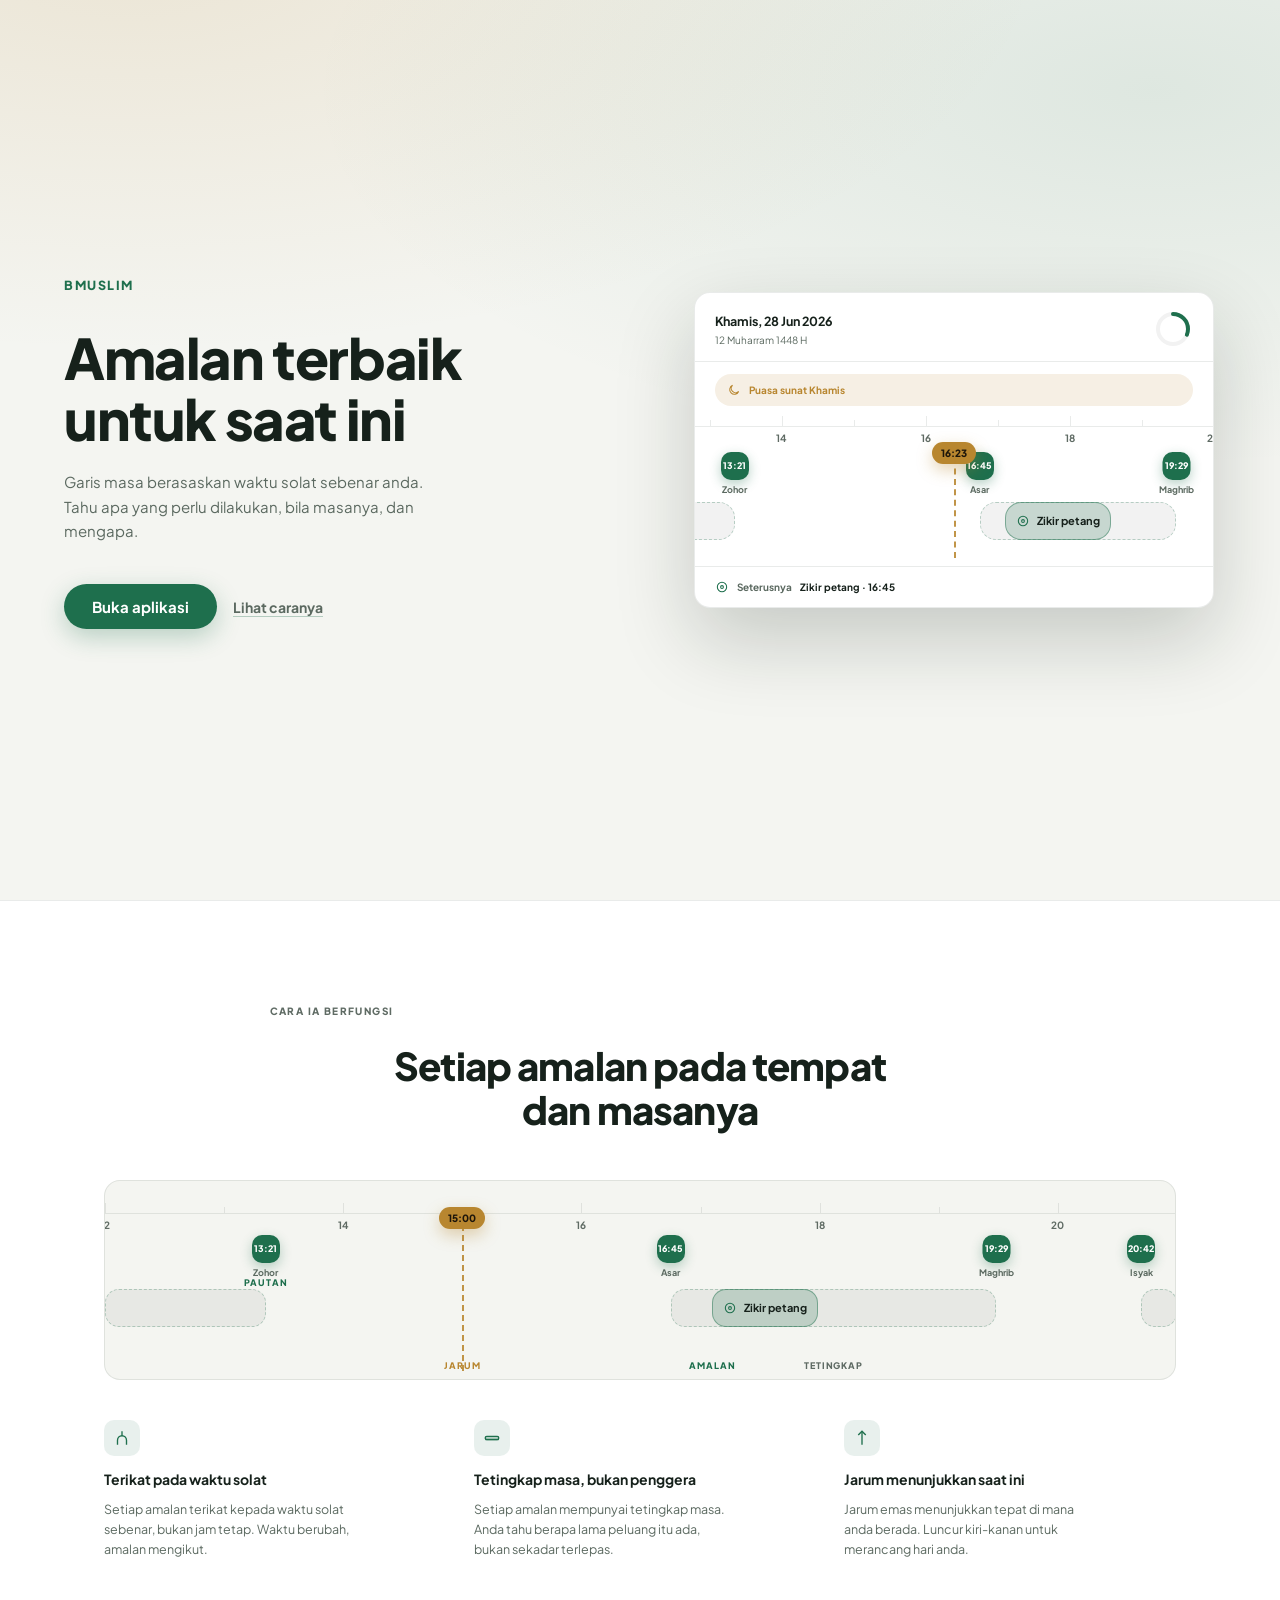
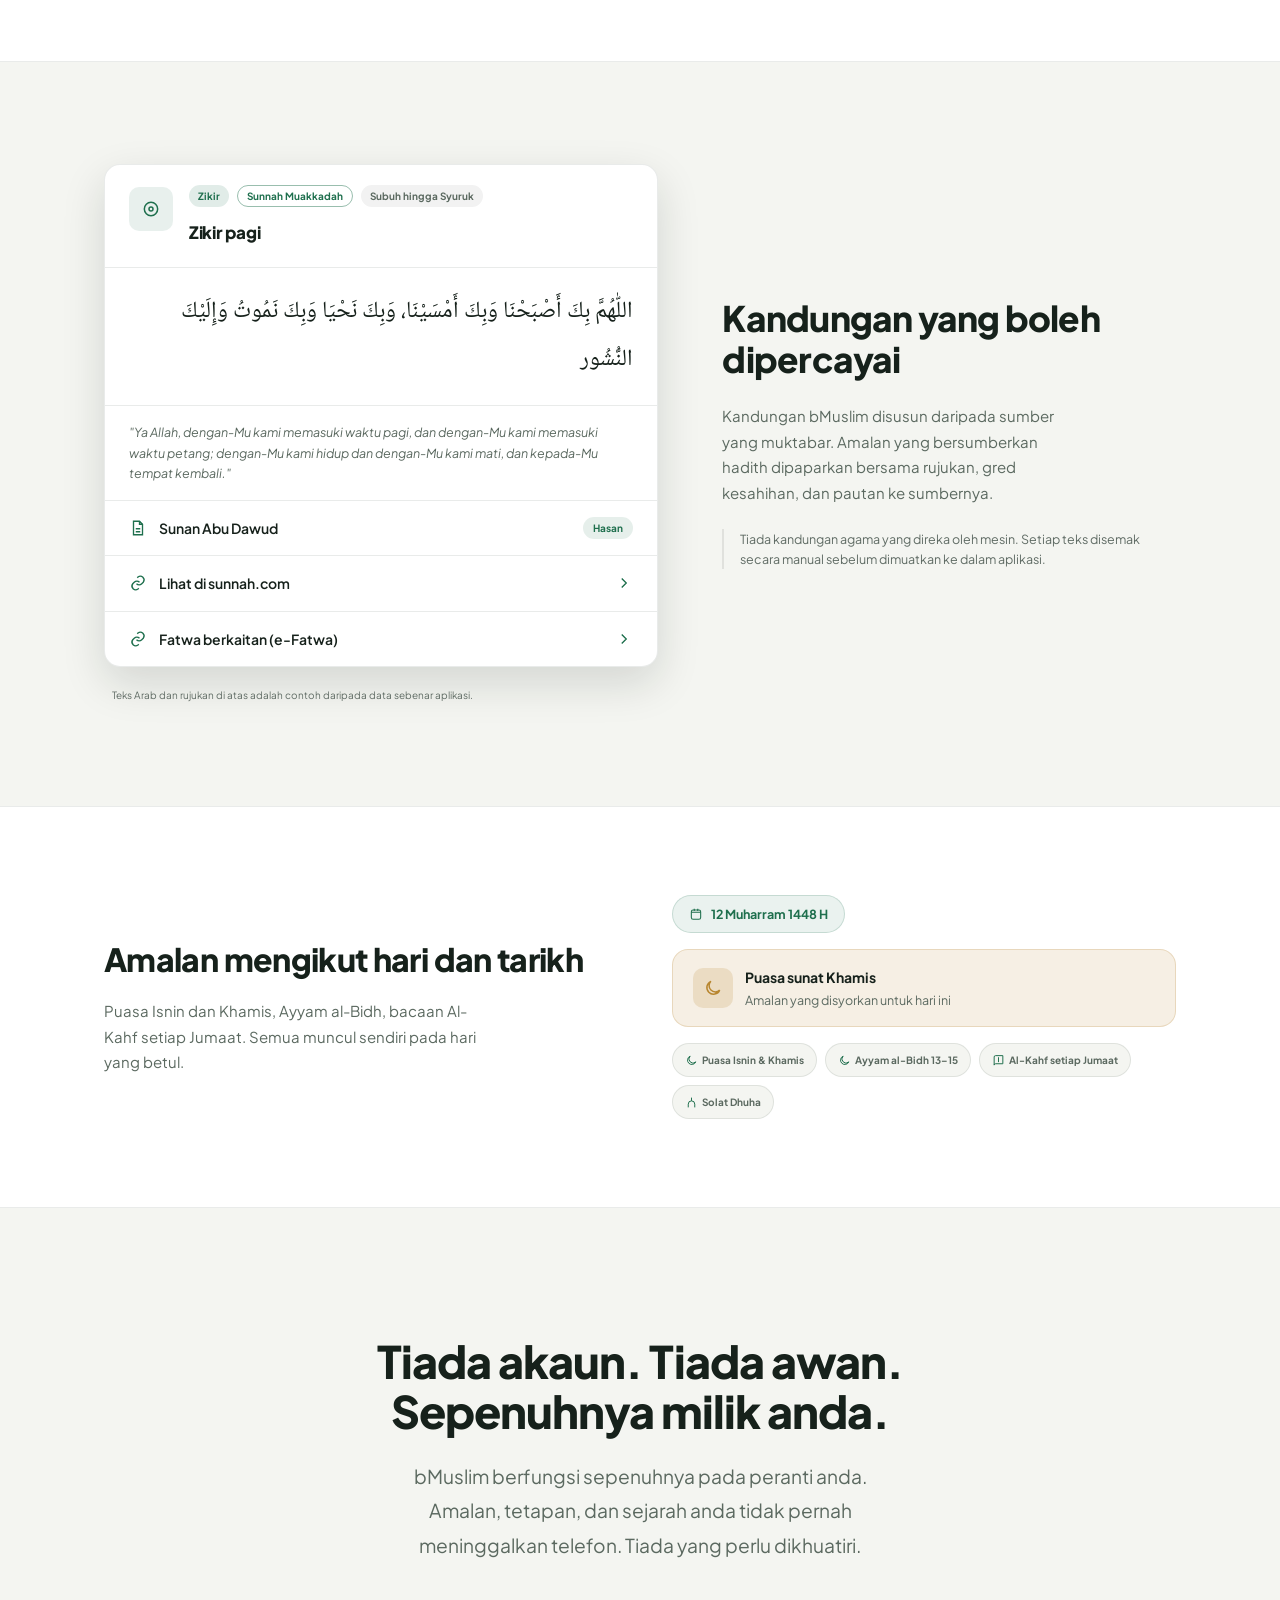
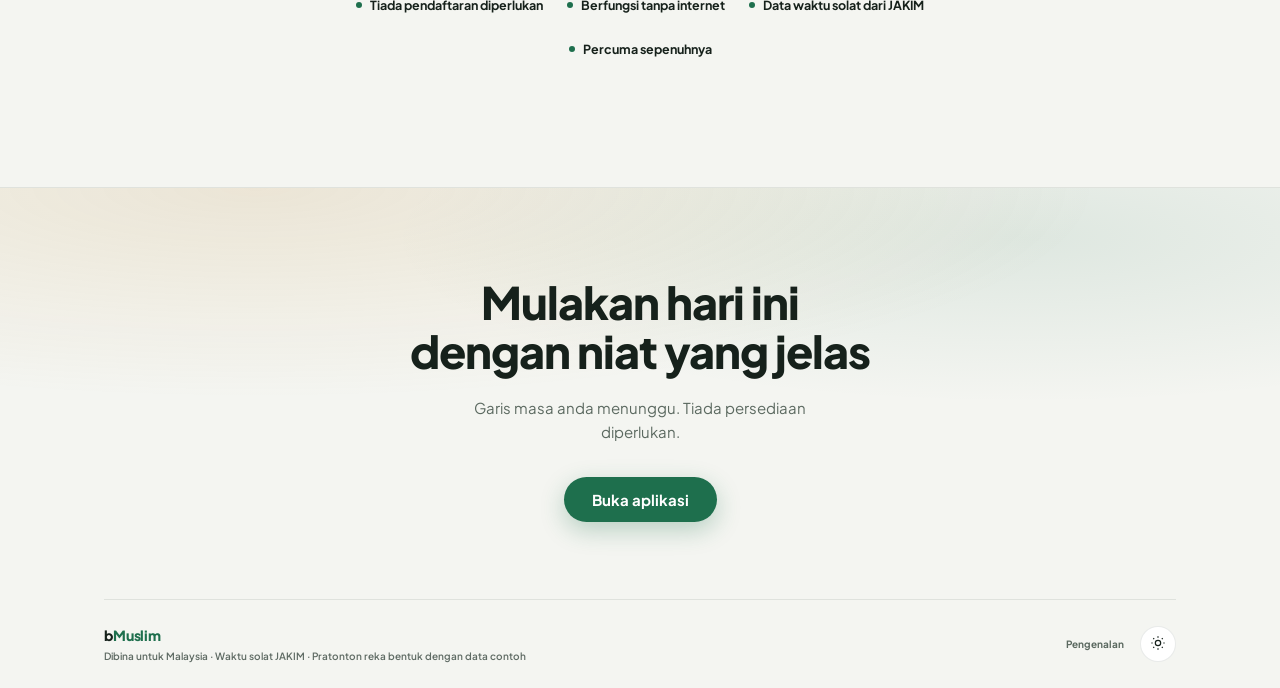
==== commit fe3628c2: "Fix codex review round 1: 26 findings across app, landing, onboarding Blockers: timeline gains half-" ====
--- a/web/index.html
+++ b/web/index.html
@@ -967,7 +967,7 @@
     <p class="hero__sub">Garis masa berasaskan waktu solat sebenar anda. Tahu apa yang perlu dilakukan, bila masanya, dan mengapa.</p>
     <div class="hero__actions">
       <a href="app.html" class="btn btn-primary btn-lg">Buka aplikasi</a>
-      <button class="btn-hero-secondary" onclick="document.getElementById('cara').scrollIntoView({behavior:'smooth'})">Lihat cara ia berfungsi</button>
+      <button class="btn-hero-secondary" onclick="document.getElementById('cara').scrollIntoView({behavior: window.matchMedia('(prefers-reduced-motion: reduce)').matches ? 'auto' : 'smooth'})">Lihat caranya</button>
     </div>
   </div>
 
@@ -1023,21 +1023,21 @@
         <div class="how__caption-icon" aria-hidden="true">
           <svg viewBox="0 0 24 24" fill="none" stroke="currentColor" stroke-width="1.8"><path d="M12 3v6"/><path d="M6 21v-6a6 6 0 0 1 12 0v6"/></svg>
         </div>
-        <div class="how__caption-title">Anchor: Waktu solat</div>
+        <div class="how__caption-title">Terikat pada waktu solat</div>
         <p class="how__caption-body">Setiap amalan terikat kepada waktu solat sebenar, bukan jam tetap. Waktu berubah, amalan mengikut.</p>
       </div>
       <div class="how__caption reveal" data-delay="2">
         <div class="how__caption-icon" aria-hidden="true">
           <svg viewBox="0 0 24 24" fill="none" stroke="currentColor" stroke-width="1.8"><rect x="3" y="10" width="18" height="4" rx="2"/><path d="M3 14h18"/></svg>
         </div>
-        <div class="how__caption-title">Window: Bukan loceng amaran</div>
+        <div class="how__caption-title">Tetingkap masa, bukan penggera</div>
         <p class="how__caption-body">Setiap amalan mempunyai tetingkap masa. Anda tahu berapa lama peluang itu ada, bukan sekadar terlepas.</p>
       </div>
       <div class="how__caption reveal" data-delay="3">
         <div class="how__caption-icon" aria-hidden="true">
           <svg viewBox="0 0 24 24" fill="none" stroke="currentColor" stroke-width="1.8"><line x1="12" y1="3" x2="12" y2="21"/><path d="M7 8l5-5 5 5"/></svg>
         </div>
-        <div class="how__caption-title">Needle: Saat ini</div>
+        <div class="how__caption-title">Jarum menunjukkan saat ini</div>
         <p class="how__caption-body">Jarum emas menunjukkan tepat di mana anda berada. Luncur kiri-kanan untuk merancang hari anda.</p>
       </div>
     </div>
@@ -1092,8 +1092,8 @@
 
       <div class="auth__copy reveal" data-delay="2">
         <h2 class="auth__headline" id="auth-headline">Kandungan yang boleh dipercayai</h2>
-        <p class="auth__body">Setiap amalan dalam bMuslim disertai rujukan hadith yang sah, gred kesahihannya, dan pautan terus ke sumber. Tiada andaian, tiada rekaan.</p>
-        <p class="auth__note">Kami menggunakan sahaja teks Arab dan rujukan yang telah disahkan dari sumber yang muktabar. Data selamat untuk berkongsi dan beramal.</p>
+        <p class="auth__body">Kandungan bMuslim disusun daripada sumber yang muktabar. Amalan yang bersumberkan hadith dipaparkan bersama rujukan, gred kesahihan, dan pautan ke sumbernya.</p>
+        <p class="auth__note">Tiada kandungan agama yang direka oleh mesin. Setiap teks disemak secara manual sebelum dimuatkan ke dalam aplikasi.</p>
       </div>
     </div>
   </div>
@@ -1106,7 +1106,7 @@
   <div class="container">
     <div class="dayband__inner">
       <div class="dayband__copy reveal">
-        <h2 class="dayband__headline" id="dayband-headline">Amalan yang sedar akan hari</h2>
+        <h2 class="dayband__headline" id="dayband-headline">Amalan mengikut hari dan tarikh</h2>
         <p class="dayband__body">Puasa Isnin dan Khamis, Ayyam al-Bidh, bacaan Al-Kahf setiap Jumaat. Semua muncul sendiri pada hari yang betul.</p>
       </div>
       <div class="dayband__panel reveal" data-delay="2">
@@ -1175,7 +1175,7 @@
     <footer class="footer-bar">
       <div>
         <div class="footer-bar__wordmark">b<span>Muslim</span></div>
-        <div class="footer-bar__meta">Dibina untuk Malaysia &middot; Data JAKIM</div>
+        <div class="footer-bar__meta">Dibina untuk Malaysia &middot; Waktu solat JAKIM &middot; Pratonton reka bentuk dengan data contoh</div>
       </div>
       <div class="footer-bar__right">
         <a href="onboarding.html" class="footer-link">Pengenalan</a>
@@ -1277,14 +1277,25 @@
   });
   track.appendChild(deedLane);
 
-  /* Position needle */
+  /* The needle lives at the visual centre of the viewport; its time is
+     always derived from the actual scroll position, so they cannot diverge. */
+  needle.style.left = '50%';
+  function miniCenterHour() {
+    return WIN_START + (scroll.scrollLeft + scroll.clientWidth / 2) / MINI_PPH;
+  }
+  function syncMiniChip() {
+    nChip.textContent = bmTime.fmt(miniCenterHour());
+  }
+
+  /* Centre scroll on NOW */
   var needleX = hToXMini(NOW);
-  needle.style.left = needleX + 'px';
-  nChip.textContent = bmTime.fmt(NOW);
-
-  /* Centre scroll on needle */
-  var scrollerW = scroll.offsetWidth || 340;
-  scroll.scrollLeft = needleX - scrollerW / 2;
+  scroll.scrollLeft = needleX - scroll.clientWidth / 2;
+  syncMiniChip();
+  scroll.addEventListener('scroll', syncMiniChip, { passive: true });
+  window.addEventListener('resize', function () {
+    scroll.scrollLeft = hToXMini(NOW) - scroll.clientWidth / 2;
+    syncMiniChip();
+  });
 
   /* ─── One-shot gentle scrub animation ───────────────────────────────────── */
   var reduced = window.matchMedia && window.matchMedia('(prefers-reduced-motion: reduce)').matches;
@@ -1308,13 +1319,13 @@
         : 1 - easeInOut((progress - 0.5) * 2);
 
       scroll.scrollLeft = baseScroll + phase * SCRUB_AMT * MINI_PPH;
-      nChip.textContent = bmTime.fmt(NOW + phase * SCRUB_AMT);
+      syncMiniChip();
 
       if (progress < 1) {
         requestAnimationFrame(animateScrub);
       } else {
         scroll.scrollLeft = baseScroll;
-        nChip.textContent = bmTime.fmt(NOW);
+        syncMiniChip();
       }
     }
 
@@ -1389,7 +1400,7 @@
       aL.style.cssText = 'position:absolute;top:95px;left:' + hX(zohor.time) + 'px;' +
         'transform:translateX(-50%);font-size:9px;font-weight:800;letter-spacing:0.1em;' +
         'text-transform:uppercase;color:var(--accent);white-space:nowrap;pointer-events:none;';
-      aL.textContent = 'Anchor';
+      aL.textContent = 'Pautan';
       inner.appendChild(aL);
     }
 
@@ -1433,7 +1444,7 @@
       wLbl.style.cssText = 'position:absolute;bottom:6px;left:' + midX + 'px;' +
         'transform:translateX(-50%);font-size:9px;font-weight:800;letter-spacing:0.1em;' +
         'text-transform:uppercase;color:var(--faint);white-space:nowrap;pointer-events:none;';
-      wLbl.textContent = 'Window';
+      wLbl.textContent = 'Tetingkap';
       inner.appendChild(wLbl);
 
       if (zp.act >= HOW_S && zp.act <= HOW_E) {
@@ -1441,7 +1452,7 @@
         bLbl.style.cssText = 'position:absolute;bottom:6px;left:' + hX(zp.act) + 'px;' +
           'transform:translateX(-50%);font-size:9px;font-weight:800;letter-spacing:0.1em;' +
           'text-transform:uppercase;color:var(--accent);white-space:nowrap;pointer-events:none;';
-        bLbl.textContent = 'Block';
+        bLbl.textContent = 'Amalan';
         inner.appendChild(bLbl);
       }
     }
@@ -1463,19 +1474,28 @@
     nL.style.cssText = 'position:absolute;bottom:6px;left:' + nx + 'px;' +
       'transform:translateX(-50%);font-size:9px;font-weight:800;letter-spacing:0.1em;' +
       'text-transform:uppercase;color:var(--gold);white-space:nowrap;pointer-events:none;';
-    nL.textContent = 'Needle';
+    nL.textContent = 'Jarum';
     inner.appendChild(nL);
   }
 
-  /* Build after layout is measured */
+  /* Build after layout is measured; rebuild when the viewport changes */
+  function mountHowStrip() {
+    var strip = document.getElementById('how-strip');
+    if (strip) { strip.innerHTML = ''; }
+    buildHowStrip();
+  }
   if (document.readyState === 'loading') {
-    document.addEventListener('DOMContentLoaded', buildHowStrip);
+    document.addEventListener('DOMContentLoaded', mountHowStrip);
   } else {
-    buildHowStrip();
-  }
+    mountHowStrip();
+  }
+  var _howResizeTimer = null;
+  window.addEventListener('resize', function () {
+    clearTimeout(_howResizeTimer);
+    _howResizeTimer = setTimeout(mountHowStrip, 150);
+  });
 
   /* ─── Scroll reveal ──────────────────────────────────────────────────────── */
-  bmReveal.init();
 
 })();
 </script>
--- a/web/assets/tokens.css
+++ b/web/assets/tokens.css
@@ -21,8 +21,11 @@
   --surface:     #FFFFFF;
   --text:        #16211B;
   --muted:       #5B6960;
-  --faint:       #909A93;
+  --faint:       #5F6B64;
   --line:        rgba(21, 33, 27, 0.09);
+  --line-strong: rgba(21, 33, 27, 0.22);
+  --gold-text:   #8A6420;
+  --select-arrow: url("data:image/svg+xml,%3Csvg xmlns='http://www.w3.org/2000/svg' width='16' height='16' viewBox='0 0 24 24' fill='none' stroke='%235B6960' stroke-width='1.8'%3E%3Cpath d='M6 9l6 6 6-6'/%3E%3C/svg%3E");
   --accent:      #1E6F4D;
   --accent-rgb:  30, 111, 77;
   --on-accent:   #FFFFFF;
@@ -46,8 +49,8 @@
   --r-card:    16px;   /* cards, panels, sheets */
   --r-input:   10px;   /* inputs, selects */
   --r-pill:    9999px; /* chips, buttons */
-  --r-icon:    12px;   /* icon containers */
-  --r-large:   22px;   /* hero cards */
+  --r-icon:    10px;   /* icon containers (matches input radius) */
+  --r-large:   16px;   /* hero cards (locked to card radius) */
 
   /* Spacing scale (4-based) */
   --sp-1:  4px;
@@ -87,7 +90,7 @@
   --surface:     #161F1A;
   --text:        #E7EDE9;
   --muted:       #95A89D;
-  --faint:       #6F7F76;
+  --faint:       #8DA096;
   --line:        rgba(255, 255, 255, 0.10);
   --accent:      #5BBB8B;
   --accent-rgb:  91, 187, 139;
@@ -99,10 +102,13 @@
   --dawn1:       rgba(225, 197, 116, 0.10);
   --dawn2:       rgba(91, 187, 139, 0.10);
 
-  --shadow-sm:   0 2px 8px  rgba(0, 0, 0, 0.28);
-  --shadow-md:   0 6px 20px rgba(0, 0, 0, 0.36);
-  --shadow-lg:   0 16px 44px rgba(0, 0, 0, 0.44);
-  --shadow-xl:   0 32px 80px rgba(0, 0, 0, 0.55);
+  --line-strong: rgba(255, 255, 255, 0.24);
+  --gold-text:   #E1C574;
+  --select-arrow: url("data:image/svg+xml,%3Csvg xmlns='http://www.w3.org/2000/svg' width='16' height='16' viewBox='0 0 24 24' fill='none' stroke='%2395A89D' stroke-width='1.8'%3E%3Cpath d='M6 9l6 6 6-6'/%3E%3C/svg%3E");
+  --shadow-sm:   0 2px 8px  rgba(2, 10, 6, 0.45);
+  --shadow-md:   0 6px 20px rgba(2, 10, 6, 0.52);
+  --shadow-lg:   0 16px 44px rgba(2, 10, 6, 0.58);
+  --shadow-xl:   0 32px 80px rgba(2, 10, 6, 0.66);
   --shadow-accent: 0 8px 24px rgba(91, 187, 139, 0.20);
   --shadow-gold:   0 6px 16px rgba(225, 197, 116, 0.24);
 }
@@ -114,7 +120,7 @@
     --surface:     #161F1A;
     --text:        #E7EDE9;
     --muted:       #95A89D;
-    --faint:       #6F7F76;
+    --faint:       #8DA096;
     --line:        rgba(255, 255, 255, 0.10);
     --accent:      #5BBB8B;
     --accent-rgb:  91, 187, 139;
@@ -126,10 +132,13 @@
     --dawn1:       rgba(225, 197, 116, 0.10);
     --dawn2:       rgba(91, 187, 139, 0.10);
 
-    --shadow-sm:   0 2px 8px  rgba(0, 0, 0, 0.28);
-    --shadow-md:   0 6px 20px rgba(0, 0, 0, 0.36);
-    --shadow-lg:   0 16px 44px rgba(0, 0, 0, 0.44);
-    --shadow-xl:   0 32px 80px rgba(0, 0, 0, 0.55);
+    --line-strong: rgba(255, 255, 255, 0.24);
+  --gold-text:   #E1C574;
+  --select-arrow: url("data:image/svg+xml,%3Csvg xmlns='http://www.w3.org/2000/svg' width='16' height='16' viewBox='0 0 24 24' fill='none' stroke='%2395A89D' stroke-width='1.8'%3E%3Cpath d='M6 9l6 6 6-6'/%3E%3C/svg%3E");
+  --shadow-sm:   0 2px 8px  rgba(2, 10, 6, 0.45);
+    --shadow-md:   0 6px 20px rgba(2, 10, 6, 0.52);
+    --shadow-lg:   0 16px 44px rgba(2, 10, 6, 0.58);
+    --shadow-xl:   0 32px 80px rgba(2, 10, 6, 0.66);
     --shadow-accent: 0 8px 24px rgba(91, 187, 139, 0.20);
     --shadow-gold:   0 6px 16px rgba(225, 197, 116, 0.24);
   }
@@ -215,7 +224,7 @@
   font-size: var(--text-base);
   color: var(--text);
   background: var(--surface);
-  border: 1.5px solid var(--line);
+  border: 1.5px solid var(--line-strong);
   border-radius: var(--r-input);
   padding: 10px 14px;
   width: 100%;
@@ -232,7 +241,7 @@
 }
 
 select {
-  background-image: url("data:image/svg+xml,%3Csvg xmlns='http://www.w3.org/2000/svg' width='16' height='16' viewBox='0 0 24 24' fill='none' stroke='%235B6960' stroke-width='1.8'%3E%3Cpath d='M6 9l6 6 6-6'/%3E%3C/svg%3E");
+  background-image: var(--select-arrow);
   background-repeat: no-repeat;
   background-position: right 12px center;
   padding-right: 36px;
@@ -337,10 +346,11 @@
   color: var(--accent);
 }
 
-/* Ruling chip — gold tint */
+/* Ruling chip — outlined green (gold is reserved for needle/fasting/grades) */
 .chip-ruling, .pill-ruling {
-  background: rgba(var(--gold-rgb), 0.18);
-  color: var(--gold);
+  background: transparent;
+  border: 1px solid rgba(var(--accent-rgb), 0.45);
+  color: var(--accent);
 }
 
 /* Time chip — neutral */
@@ -349,20 +359,20 @@
   color: var(--muted);
 }
 
-/* Grade chip (citation) */
+/* Grade chip (citation) — gold marks authenticity */
 .chip-grade {
   font-size: var(--text-xs);
   font-weight: 700;
   padding: 3px 9px;
   border-radius: var(--r-pill);
-  color: var(--accent);
-  background: rgba(var(--accent-rgb), 0.12);
+  color: var(--gold-text);
+  background: rgba(var(--gold-rgb), 0.16);
 }
 
 /* Gold-tinted chip (fasting, day banners) */
 .chip-gold {
   background: rgba(var(--gold-rgb), 0.16);
-  color: var(--gold);
+  color: var(--gold-text);
 }
 
 /* ─── .card ──────────────────────────────────────────────────────────────────── */
@@ -660,7 +670,7 @@
 .icon-box-sm {
   width: 32px;
   height: 32px;
-  border-radius: 9px;
+  border-radius: var(--r-input);
 }
 
 /* ─── Toggle switch (settings) ───────────────────────────────────────────────── */
@@ -693,6 +703,11 @@
 .toggle-switch input:checked + .toggle-track {
   background: var(--accent);
   border-color: transparent;
+}
+
+.toggle-switch input:focus-visible + .toggle-track {
+  outline: 2px solid var(--accent);
+  outline-offset: 2px;
 }
 
 .toggle-thumb {
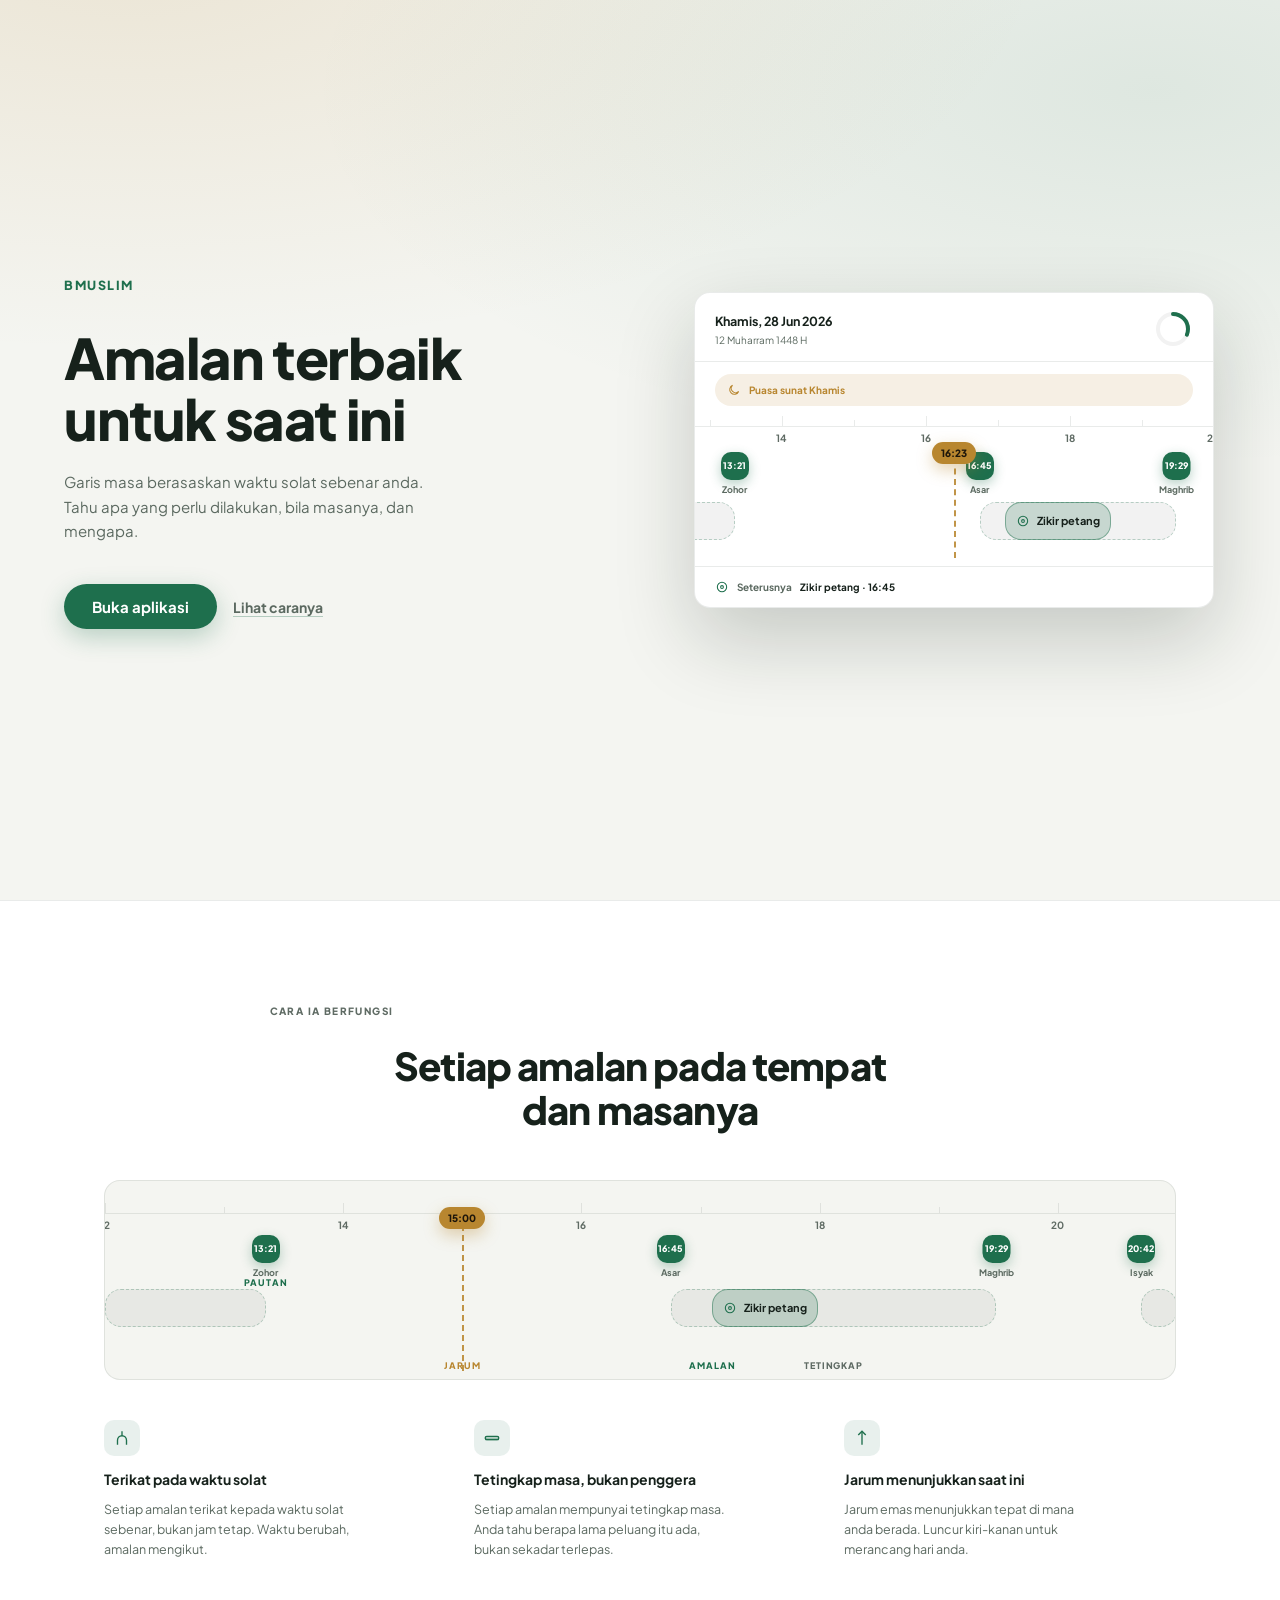
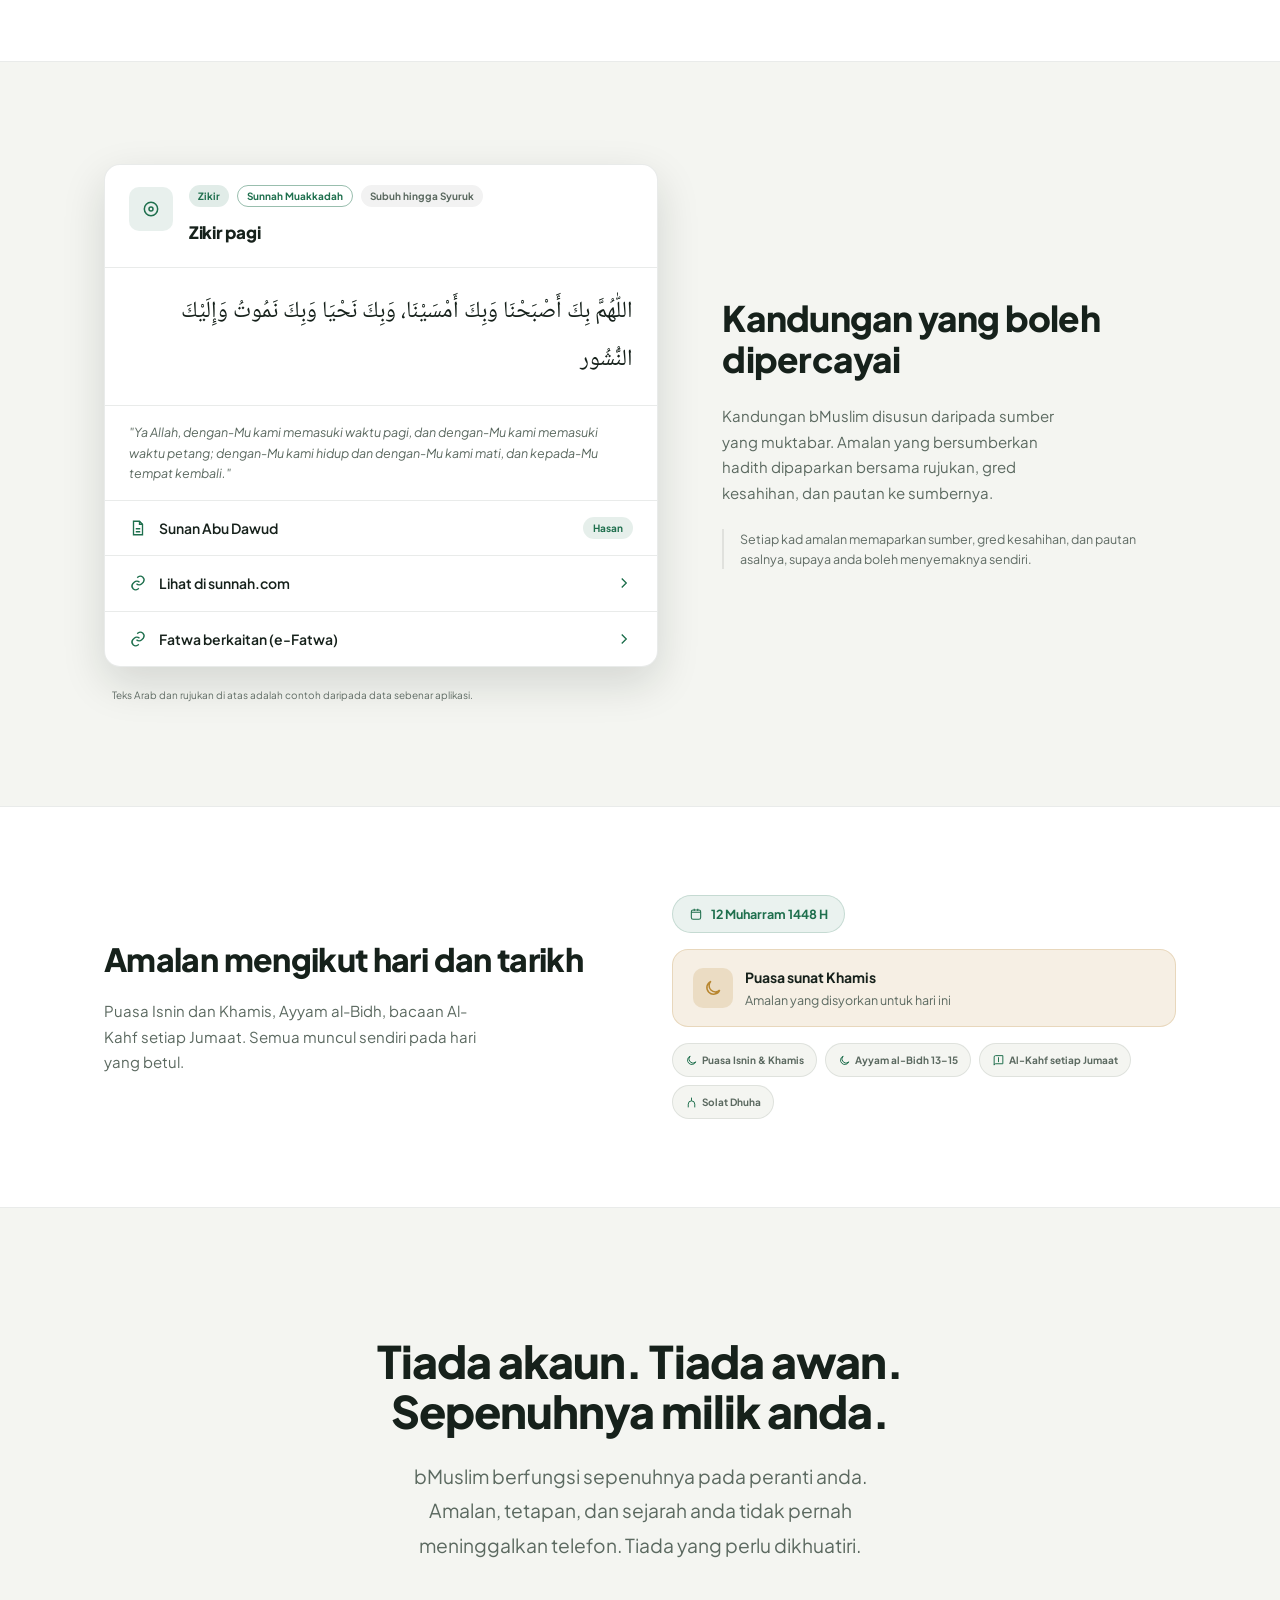
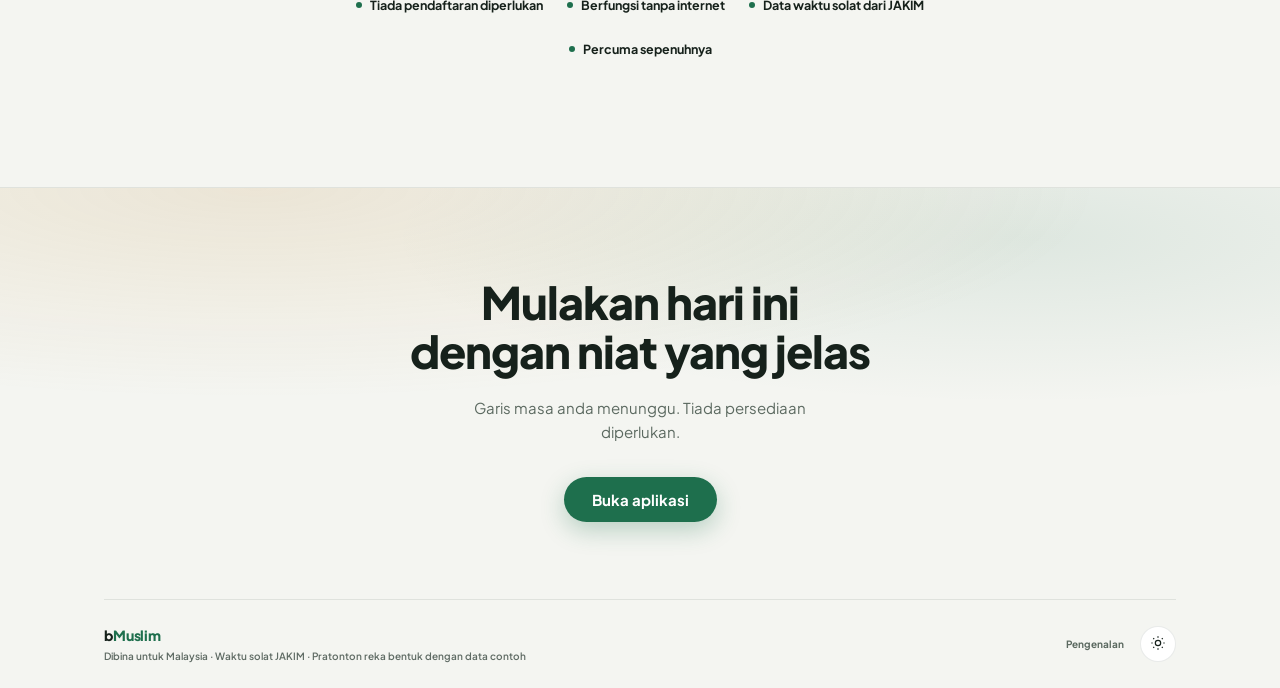
==== commit 16367ba9: "Fix codex review round 2: contrast borders, radius lock, gold roles, zones Solid AA input borders pe" ====
--- a/web/index.html
+++ b/web/index.html
@@ -1093,7 +1093,7 @@
       <div class="auth__copy reveal" data-delay="2">
         <h2 class="auth__headline" id="auth-headline">Kandungan yang boleh dipercayai</h2>
         <p class="auth__body">Kandungan bMuslim disusun daripada sumber yang muktabar. Amalan yang bersumberkan hadith dipaparkan bersama rujukan, gred kesahihan, dan pautan ke sumbernya.</p>
-        <p class="auth__note">Tiada kandungan agama yang direka oleh mesin. Setiap teks disemak secara manual sebelum dimuatkan ke dalam aplikasi.</p>
+        <p class="auth__note">Setiap kad amalan memaparkan sumber, gred kesahihan, dan pautan asalnya, supaya anda boleh menyemaknya sendiri.</p>
       </div>
     </div>
   </div>
@@ -1384,7 +1384,7 @@
       dot.style.cssText = 'position:absolute;left:' + hX(p.time) + 'px;transform:translateX(-50%);' +
         'display:flex;flex-direction:column;align-items:center;gap:3px;';
       dot.innerHTML =
-        '<div style="width:28px;height:28px;border-radius:10px;background:var(--accent);' +
+        '<div style="width:28px;height:28px;border-radius:var(--r-input);background:var(--accent);' +
         'color:var(--on-accent);display:flex;align-items:center;justify-content:center;' +
         'font-size:9px;font-weight:800;box-shadow:0 4px 12px rgba(var(--accent-rgb),.30)">' +
         bmTime.fmt(p.time) + '</div>' +
@@ -1414,7 +1414,7 @@
       var cWe = Math.min(d.windowEnd,   HOW_E);
 
       var wEl = document.createElement('div');
-      wEl.style.cssText = 'position:absolute;height:38px;border-radius:14px;' +
+      wEl.style.cssText = 'position:absolute;height:38px;border-radius:var(--r-card);' +
         'background:var(--track);border:1.5px dashed rgba(var(--accent-rgb),.28);' +
         'left:' + hX(cWs) + 'px;width:' + ((cWe - cWs) * ppH) + 'px;';
       dL.appendChild(wEl);
@@ -1424,7 +1424,7 @@
           ? 'background:rgba(var(--accent-rgb),.20);border:1.5px solid rgba(var(--accent-rgb),.45);'
           : 'background:rgba(var(--accent-rgb),.10);border:1.5px solid rgba(var(--accent-rgb),.22);';
         var aEl = document.createElement('div');
-        aEl.style.cssText = 'position:absolute;height:38px;padding:0 10px;border-radius:14px;' +
+        aEl.style.cssText = 'position:absolute;height:38px;padding:0 10px;border-radius:var(--r-card);' +
           'display:flex;align-items:center;gap:7px;white-space:nowrap;' + bg +
           'left:' + hX(d.act) + 'px;';
         aEl.innerHTML =
--- a/web/assets/tokens.css
+++ b/web/assets/tokens.css
@@ -23,7 +23,7 @@
   --muted:       #5B6960;
   --faint:       #5F6B64;
   --line:        rgba(21, 33, 27, 0.09);
-  --line-strong: rgba(21, 33, 27, 0.22);
+  --line-strong: #808A84;
   --gold-text:   #8A6420;
   --select-arrow: url("data:image/svg+xml,%3Csvg xmlns='http://www.w3.org/2000/svg' width='16' height='16' viewBox='0 0 24 24' fill='none' stroke='%235B6960' stroke-width='1.8'%3E%3Cpath d='M6 9l6 6 6-6'/%3E%3C/svg%3E");
   --accent:      #1E6F4D;
@@ -102,7 +102,7 @@
   --dawn1:       rgba(225, 197, 116, 0.10);
   --dawn2:       rgba(91, 187, 139, 0.10);
 
-  --line-strong: rgba(255, 255, 255, 0.24);
+  --line-strong: #6B7A72;
   --gold-text:   #E1C574;
   --select-arrow: url("data:image/svg+xml,%3Csvg xmlns='http://www.w3.org/2000/svg' width='16' height='16' viewBox='0 0 24 24' fill='none' stroke='%2395A89D' stroke-width='1.8'%3E%3Cpath d='M6 9l6 6 6-6'/%3E%3C/svg%3E");
   --shadow-sm:   0 2px 8px  rgba(2, 10, 6, 0.45);
@@ -132,7 +132,7 @@
     --dawn1:       rgba(225, 197, 116, 0.10);
     --dawn2:       rgba(91, 187, 139, 0.10);
 
-    --line-strong: rgba(255, 255, 255, 0.24);
+    --line-strong: #6B7A72;
   --gold-text:   #E1C574;
   --select-arrow: url("data:image/svg+xml,%3Csvg xmlns='http://www.w3.org/2000/svg' width='16' height='16' viewBox='0 0 24 24' fill='none' stroke='%2395A89D' stroke-width='1.8'%3E%3Cpath d='M6 9l6 6 6-6'/%3E%3C/svg%3E");
   --shadow-sm:   0 2px 8px  rgba(2, 10, 6, 0.45);
@@ -195,7 +195,7 @@
 a:focus-visible {
   outline: 2px solid var(--accent);
   outline-offset: 3px;
-  border-radius: 4px;
+  border-radius: var(--r-input);
 }
 
 /* Focus-visible ring — shared rule */
@@ -407,7 +407,7 @@
   width: 24px;
   height: 24px;
   flex: 0 0 auto;
-  border-radius: 8px;
+  border-radius: var(--r-input);
   border: 2px solid rgba(var(--accent-rgb), 0.45);
   background: transparent;
   cursor: pointer;
@@ -446,7 +446,7 @@
 .checkbox:focus-visible {
   outline: 2px solid var(--accent);
   outline-offset: 2px;
-  border-radius: 8px;
+  border-radius: var(--r-input);
 }
 
 /* ─── .citation-card ─────────────────────────────────────────────────────────── */
